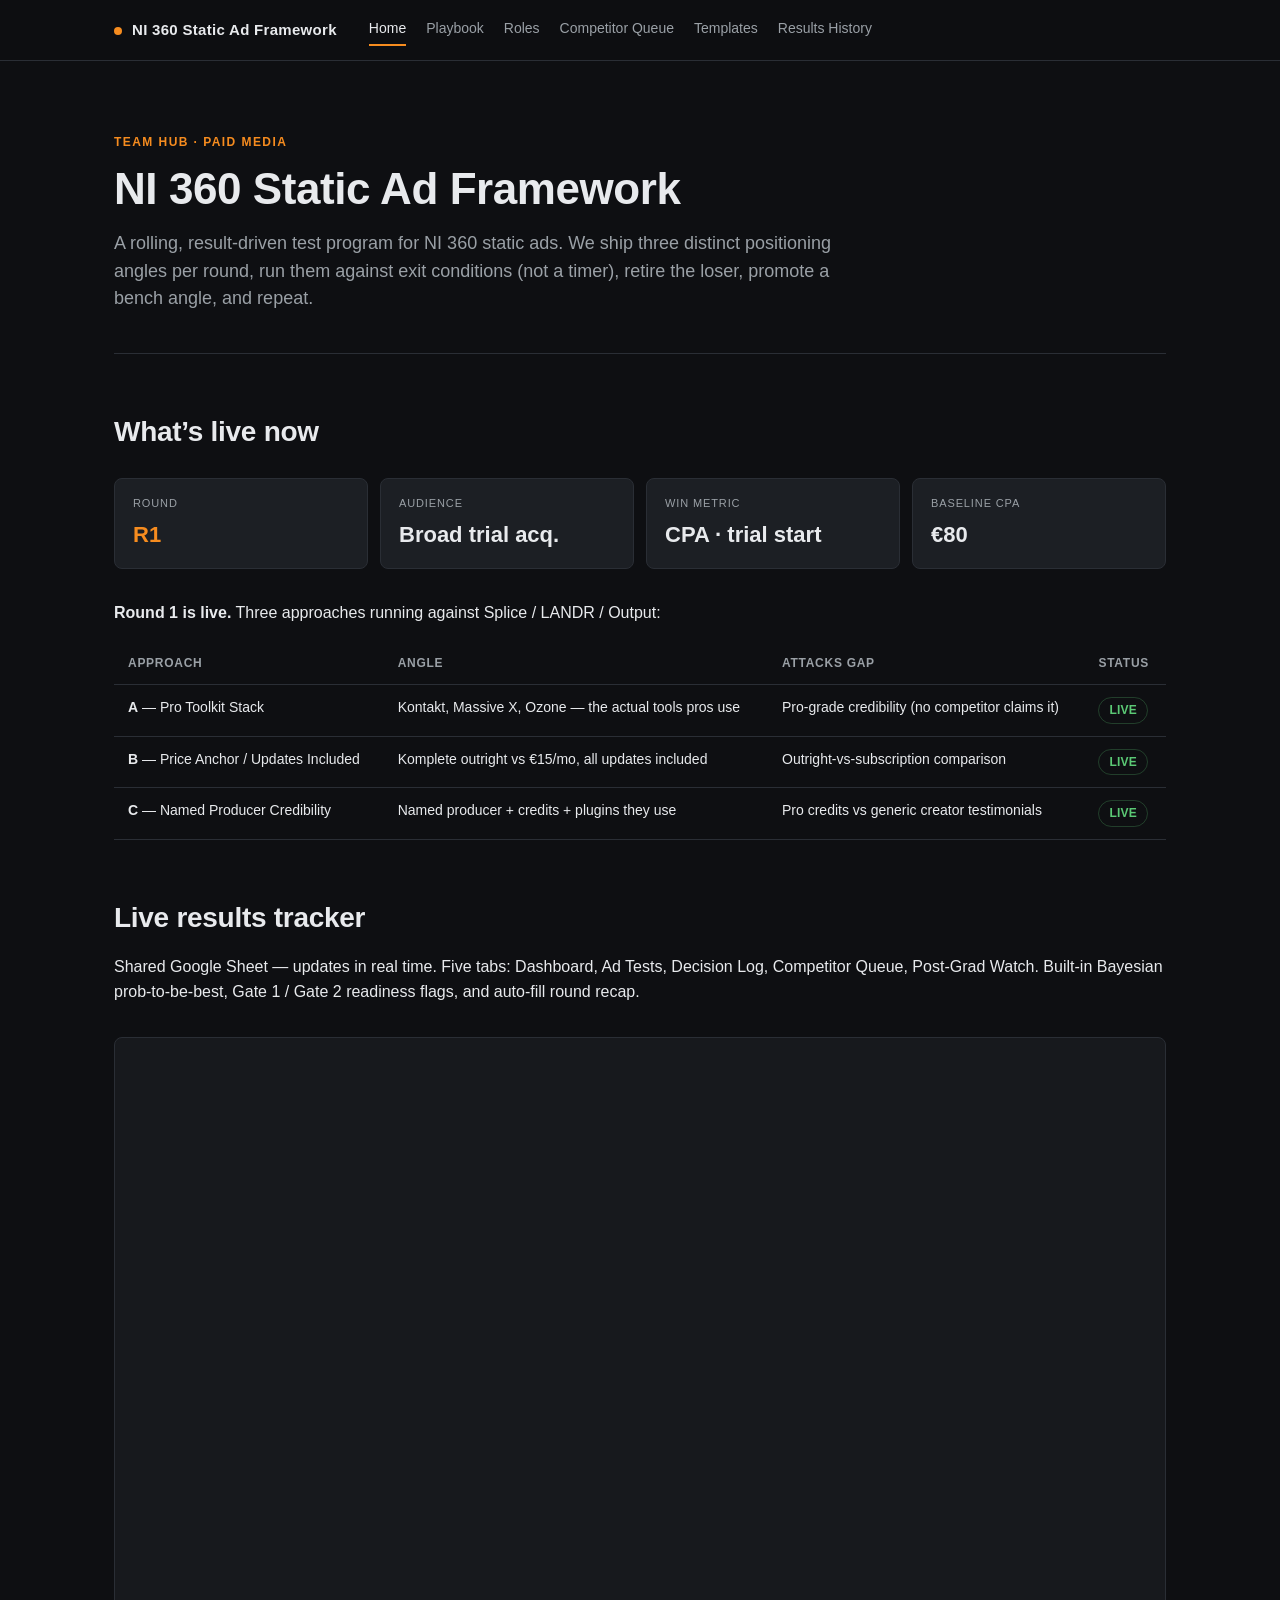
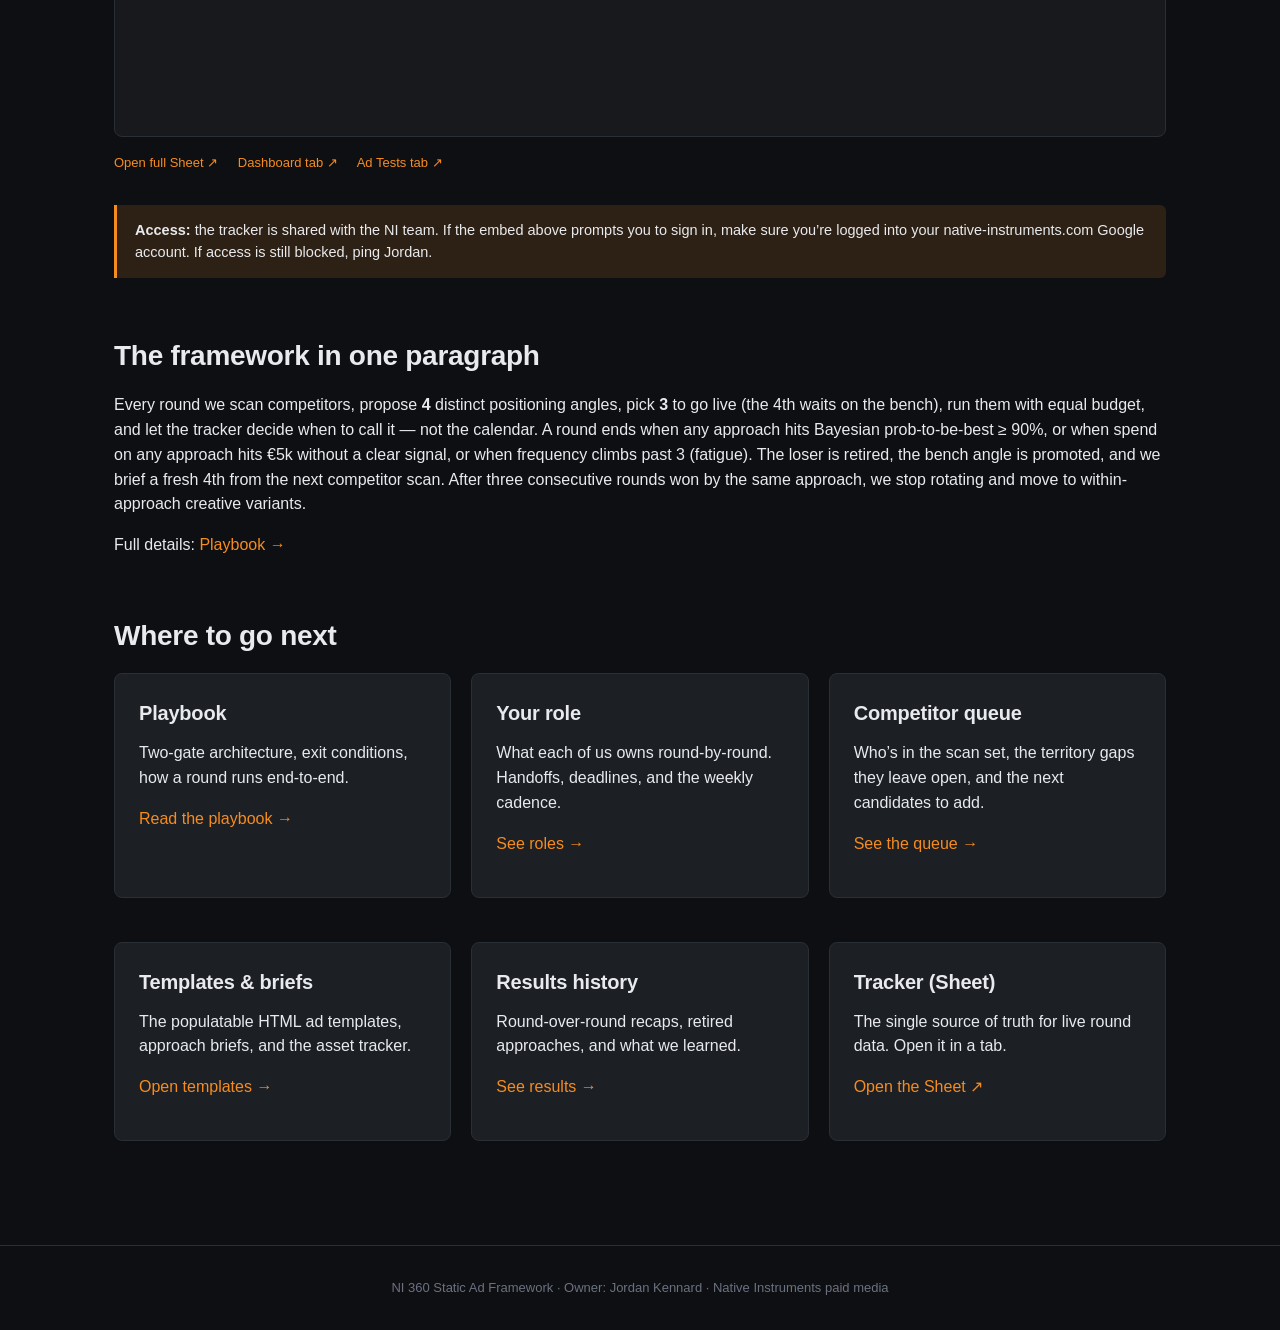
==== index.html @ cebe80b8 "Initial NI 360 framework hub Six-page team site: - Home with KPI block, Round 1 status, tracker ifra" ====
<!DOCTYPE html>
<html lang="en">
<head>
<meta charset="UTF-8">
<meta name="viewport" content="width=device-width, initial-scale=1.0">
<title>NI 360 Static Ad Framework</title>
<link rel="stylesheet" href="assets/style.css">
</head>
<body>

<header class="site">
  <div class="wrap">
    <a class="brand" href="index.html"><span class="dot"></span>NI 360 Static Ad Framework</a>
    <nav>
      <a href="index.html" class="active">Home</a>
      <a href="playbook.html">Playbook</a>
      <a href="roles.html">Roles</a>
      <a href="competitor.html">Competitor Queue</a>
      <a href="templates.html">Templates</a>
      <a href="results.html">Results History</a>
    </nav>
  </div>
</header>

<main>

<section class="hero">
  <div class="eyebrow">Team hub · Paid media</div>
  <h1>NI 360 Static Ad Framework</h1>
  <p class="lede">A rolling, result-driven test program for NI 360 static ads. We ship three distinct positioning angles per round, run them against exit conditions (not a timer), retire the loser, promote a bench angle, and repeat.</p>
</section>

<h2>What&rsquo;s live now</h2>

<div class="kpis">
  <div class="kpi">
    <div class="label">Round</div>
    <div class="value accent">R1</div>
  </div>
  <div class="kpi">
    <div class="label">Audience</div>
    <div class="value">Broad trial acq.</div>
  </div>
  <div class="kpi">
    <div class="label">Win metric</div>
    <div class="value">CPA · trial start</div>
  </div>
  <div class="kpi">
    <div class="label">Baseline CPA</div>
    <div class="value">&euro;80</div>
  </div>
</div>

<p><strong>Round 1 is live.</strong> Three approaches running against Splice / LANDR / Output:</p>

<table>
  <thead>
    <tr>
      <th>Approach</th>
      <th>Angle</th>
      <th>Attacks gap</th>
      <th>Status</th>
    </tr>
  </thead>
  <tbody>
    <tr>
      <td><strong>A</strong> &mdash; Pro Toolkit Stack</td>
      <td>Kontakt, Massive X, Ozone &mdash; the actual tools pros use</td>
      <td>Pro-grade credibility (no competitor claims it)</td>
      <td><span class="pill pill-live">Live</span></td>
    </tr>
    <tr>
      <td><strong>B</strong> &mdash; Price Anchor / Updates Included</td>
      <td>Komplete outright vs &euro;15/mo, all updates included</td>
      <td>Outright-vs-subscription comparison</td>
      <td><span class="pill pill-live">Live</span></td>
    </tr>
    <tr>
      <td><strong>C</strong> &mdash; Named Producer Credibility</td>
      <td>Named producer + credits + plugins they use</td>
      <td>Pro credits vs generic creator testimonials</td>
      <td><span class="pill pill-live">Live</span></td>
    </tr>
  </tbody>
</table>

<h2>Live results tracker</h2>

<p>Shared Google Sheet &mdash; updates in real time. Five tabs: Dashboard, Ad Tests, Decision Log, Competitor Queue, Post-Grad Watch. Built-in Bayesian prob-to-be-best, Gate 1 / Gate 2 readiness flags, and auto-fill round recap.</p>

<iframe
  class="tracker-frame"
  src="https://docs.google.com/spreadsheets/d/1p_AmG7aTjeJiSifNN6ovVn6mrYgyHlk9WPwjsRECyRQ/preview?rm=minimal"
  title="NI 360 Results Tracker"
  loading="lazy"
  allowfullscreen>
</iframe>

<div class="tracker-links">
  <a href="https://docs.google.com/spreadsheets/d/1p_AmG7aTjeJiSifNN6ovVn6mrYgyHlk9WPwjsRECyRQ/edit" target="_blank" rel="noopener">Open full Sheet &#x2197;</a>
  <a href="https://docs.google.com/spreadsheets/d/1p_AmG7aTjeJiSifNN6ovVn6mrYgyHlk9WPwjsRECyRQ/edit?gid=0" target="_blank" rel="noopener">Dashboard tab &#x2197;</a>
  <a href="https://docs.google.com/spreadsheets/d/1p_AmG7aTjeJiSifNN6ovVn6mrYgyHlk9WPwjsRECyRQ/edit?gid=1357833521" target="_blank" rel="noopener">Ad Tests tab &#x2197;</a>
</div>

<div class="callout">
  <strong>Access:</strong> the tracker is shared with the NI team. If the embed above prompts you to sign in, make sure you&rsquo;re logged into your native-instruments.com Google account. If access is still blocked, ping Jordan.
</div>

<h2>The framework in one paragraph</h2>

<p>Every round we scan competitors, propose <strong>4</strong> distinct positioning angles, pick <strong>3</strong> to go live (the 4th waits on the bench), run them with equal budget, and let the tracker decide when to call it &mdash; not the calendar. A round ends when any approach hits Bayesian prob-to-be-best &ge; 90%, or when spend on any approach hits &euro;5k without a clear signal, or when frequency climbs past 3 (fatigue). The loser is retired, the bench angle is promoted, and we brief a fresh 4th from the next competitor scan. After three consecutive rounds won by the same approach, we stop rotating and move to within-approach creative variants.</p>

<p>Full details: <a href="playbook.html">Playbook &rarr;</a></p>

<h2>Where to go next</h2>

<div class="grid-3">
  <div class="card">
    <h3>Playbook</h3>
    <p>Two-gate architecture, exit conditions, how a round runs end-to-end.</p>
    <p><a href="playbook.html">Read the playbook &rarr;</a></p>
  </div>
  <div class="card">
    <h3>Your role</h3>
    <p>What each of us owns round-by-round. Handoffs, deadlines, and the weekly cadence.</p>
    <p><a href="roles.html">See roles &rarr;</a></p>
  </div>
  <div class="card">
    <h3>Competitor queue</h3>
    <p>Who&rsquo;s in the scan set, the territory gaps they leave open, and the next candidates to add.</p>
    <p><a href="competitor.html">See the queue &rarr;</a></p>
  </div>
  <div class="card">
    <h3>Templates &amp; briefs</h3>
    <p>The populatable HTML ad templates, approach briefs, and the asset tracker.</p>
    <p><a href="templates.html">Open templates &rarr;</a></p>
  </div>
  <div class="card">
    <h3>Results history</h3>
    <p>Round-over-round recaps, retired approaches, and what we learned.</p>
    <p><a href="results.html">See results &rarr;</a></p>
  </div>
  <div class="card">
    <h3>Tracker (Sheet)</h3>
    <p>The single source of truth for live round data. Open it in a tab.</p>
    <p><a href="https://docs.google.com/spreadsheets/d/1p_AmG7aTjeJiSifNN6ovVn6mrYgyHlk9WPwjsRECyRQ/edit" target="_blank" rel="noopener">Open the Sheet &#x2197;</a></p>
  </div>
</div>

</main>

<footer class="site">
  NI 360 Static Ad Framework &middot; Owner: Jordan Kennard &middot; Native Instruments paid media
</footer>

</body>
</html>
---- assets/style.css ----
/* NI 360 Static Ad Framework — site styles */

:root {
  --bg: #0e0f12;
  --bg-raised: #17191d;
  --bg-card: #1c1f24;
  --border: #2a2e35;
  --text: #e8eaed;
  --text-muted: #9aa0a6;
  --text-dim: #6b7180;
  --accent: #f68c1f;   /* NI orange */
  --accent-soft: #f68c1f22;
  --good: #5bc975;
  --warn: #f0c000;
  --bad: #ef5350;
  --max: 1100px;
  --font-sans: -apple-system, BlinkMacSystemFont, "Segoe UI", Inter, Roboto, sans-serif;
  --font-mono: "SF Mono", Monaco, Consolas, "Liberation Mono", monospace;
}

* { box-sizing: border-box; }

html, body {
  margin: 0;
  padding: 0;
  background: var(--bg);
  color: var(--text);
  font-family: var(--font-sans);
  line-height: 1.55;
  font-size: 16px;
  -webkit-font-smoothing: antialiased;
}

a {
  color: var(--accent);
  text-decoration: none;
  border-bottom: 1px solid transparent;
  transition: border-color 0.15s ease;
}
a:hover { border-bottom-color: var(--accent); }

/* Header nav */
header.site {
  position: sticky;
  top: 0;
  z-index: 10;
  background: rgba(14, 15, 18, 0.92);
  backdrop-filter: blur(8px);
  border-bottom: 1px solid var(--border);
}
header.site .wrap {
  max-width: var(--max);
  margin: 0 auto;
  padding: 14px 24px;
  display: flex;
  align-items: center;
  gap: 32px;
  flex-wrap: wrap;
}
header.site .brand {
  font-weight: 700;
  font-size: 15px;
  letter-spacing: 0.02em;
  color: var(--text);
  border: none;
}
header.site .brand .dot {
  display: inline-block;
  width: 8px;
  height: 8px;
  background: var(--accent);
  border-radius: 50%;
  margin-right: 10px;
  vertical-align: middle;
}
header.site nav {
  display: flex;
  gap: 20px;
  flex-wrap: wrap;
  font-size: 14px;
}
header.site nav a {
  color: var(--text-muted);
  border: none;
  padding: 4px 0;
  border-bottom: 2px solid transparent;
}
header.site nav a:hover { color: var(--text); border-bottom-color: transparent; }
header.site nav a.active { color: var(--text); border-bottom-color: var(--accent); }

/* Main layout */
main {
  max-width: var(--max);
  margin: 0 auto;
  padding: 48px 24px 80px;
}

/* Hero */
.hero {
  padding: 24px 0 40px;
  border-bottom: 1px solid var(--border);
  margin-bottom: 40px;
}
.hero .eyebrow {
  font-size: 12px;
  letter-spacing: 0.12em;
  text-transform: uppercase;
  color: var(--accent);
  font-weight: 600;
  margin-bottom: 14px;
}
.hero h1 {
  font-size: 44px;
  line-height: 1.1;
  margin: 0 0 16px;
  font-weight: 700;
  letter-spacing: -0.01em;
}
.hero p.lede {
  font-size: 18px;
  color: var(--text-muted);
  max-width: 720px;
  margin: 0;
}

/* Typography */
h1, h2, h3, h4 {
  color: var(--text);
  letter-spacing: -0.01em;
}
h2 {
  font-size: 28px;
  margin: 56px 0 16px;
  font-weight: 700;
}
h2:first-child { margin-top: 0; }
h3 {
  font-size: 20px;
  margin: 32px 0 12px;
  font-weight: 600;
}
h4 {
  font-size: 16px;
  margin: 24px 0 8px;
  font-weight: 600;
  color: var(--accent);
}
p { margin: 0 0 16px; }
ul, ol { padding-left: 22px; margin: 0 0 20px; }
li { margin-bottom: 6px; }
hr { border: 0; border-top: 1px solid var(--border); margin: 48px 0; }

code {
  font-family: var(--font-mono);
  background: var(--bg-raised);
  color: var(--text);
  padding: 2px 6px;
  border-radius: 4px;
  font-size: 0.88em;
}
pre {
  background: var(--bg-raised);
  border: 1px solid var(--border);
  border-radius: 6px;
  padding: 16px 18px;
  overflow-x: auto;
  font-size: 13px;
  line-height: 1.5;
}
pre code { background: transparent; padding: 0; }

/* Cards */
.card {
  background: var(--bg-card);
  border: 1px solid var(--border);
  border-radius: 8px;
  padding: 24px;
  margin-bottom: 24px;
}
.card h3:first-child { margin-top: 0; }

.grid-2 {
  display: grid;
  grid-template-columns: repeat(2, 1fr);
  gap: 20px;
}
.grid-3 {
  display: grid;
  grid-template-columns: repeat(3, 1fr);
  gap: 20px;
}
@media (max-width: 760px) {
  .grid-2, .grid-3 { grid-template-columns: 1fr; }
  .hero h1 { font-size: 32px; }
}

/* Status pills */
.pill {
  display: inline-block;
  padding: 3px 10px;
  border-radius: 999px;
  font-size: 12px;
  font-weight: 600;
  letter-spacing: 0.02em;
  text-transform: uppercase;
  border: 1px solid transparent;
}
.pill-live { background: var(--good)20; color: var(--good); border-color: #5bc97540; }
.pill-watch { background: var(--warn)20; color: var(--warn); border-color: #f0c00040; }
.pill-retired { background: var(--bad)20; color: var(--bad); border-color: #ef535040; }
.pill-bench { background: var(--text-dim)20; color: var(--text-muted); border-color: #6b718040; }

/* Tables */
table {
  width: 100%;
  border-collapse: collapse;
  margin: 16px 0 24px;
  font-size: 14px;
}
th, td {
  text-align: left;
  padding: 12px 14px;
  border-bottom: 1px solid var(--border);
  vertical-align: top;
}
th {
  font-weight: 600;
  color: var(--text-muted);
  font-size: 12px;
  text-transform: uppercase;
  letter-spacing: 0.06em;
}
tbody tr:hover { background: var(--bg-raised); }
td code { font-size: 0.82em; }

/* Callouts */
.callout {
  background: var(--accent-soft);
  border-left: 3px solid var(--accent);
  padding: 14px 18px;
  margin: 20px 0;
  border-radius: 0 6px 6px 0;
  font-size: 14.5px;
}
.callout.dim {
  background: var(--bg-raised);
  border-left-color: var(--text-dim);
  color: var(--text-muted);
}

/* Tracker iframe wrapper */
.tracker-frame {
  width: 100%;
  height: 700px;
  border: 1px solid var(--border);
  border-radius: 8px;
  background: var(--bg-raised);
  margin: 16px 0 8px;
}
.tracker-links {
  font-size: 13px;
  color: var(--text-muted);
  margin-bottom: 32px;
}
.tracker-links a { margin-right: 16px; }

/* KPI block */
.kpis {
  display: grid;
  grid-template-columns: repeat(4, 1fr);
  gap: 12px;
  margin: 24px 0 32px;
}
.kpi {
  background: var(--bg-card);
  border: 1px solid var(--border);
  border-radius: 8px;
  padding: 16px 18px;
}
.kpi .label {
  font-size: 11px;
  letter-spacing: 0.08em;
  text-transform: uppercase;
  color: var(--text-muted);
  margin-bottom: 6px;
}
.kpi .value {
  font-size: 22px;
  font-weight: 700;
  color: var(--text);
}
.kpi .value.accent { color: var(--accent); }
@media (max-width: 760px) {
  .kpis { grid-template-columns: repeat(2, 1fr); }
}

/* Footer */
footer.site {
  border-top: 1px solid var(--border);
  padding: 32px 24px;
  color: var(--text-dim);
  font-size: 13px;
  text-align: center;
}
footer.site a { color: var(--text-muted); }
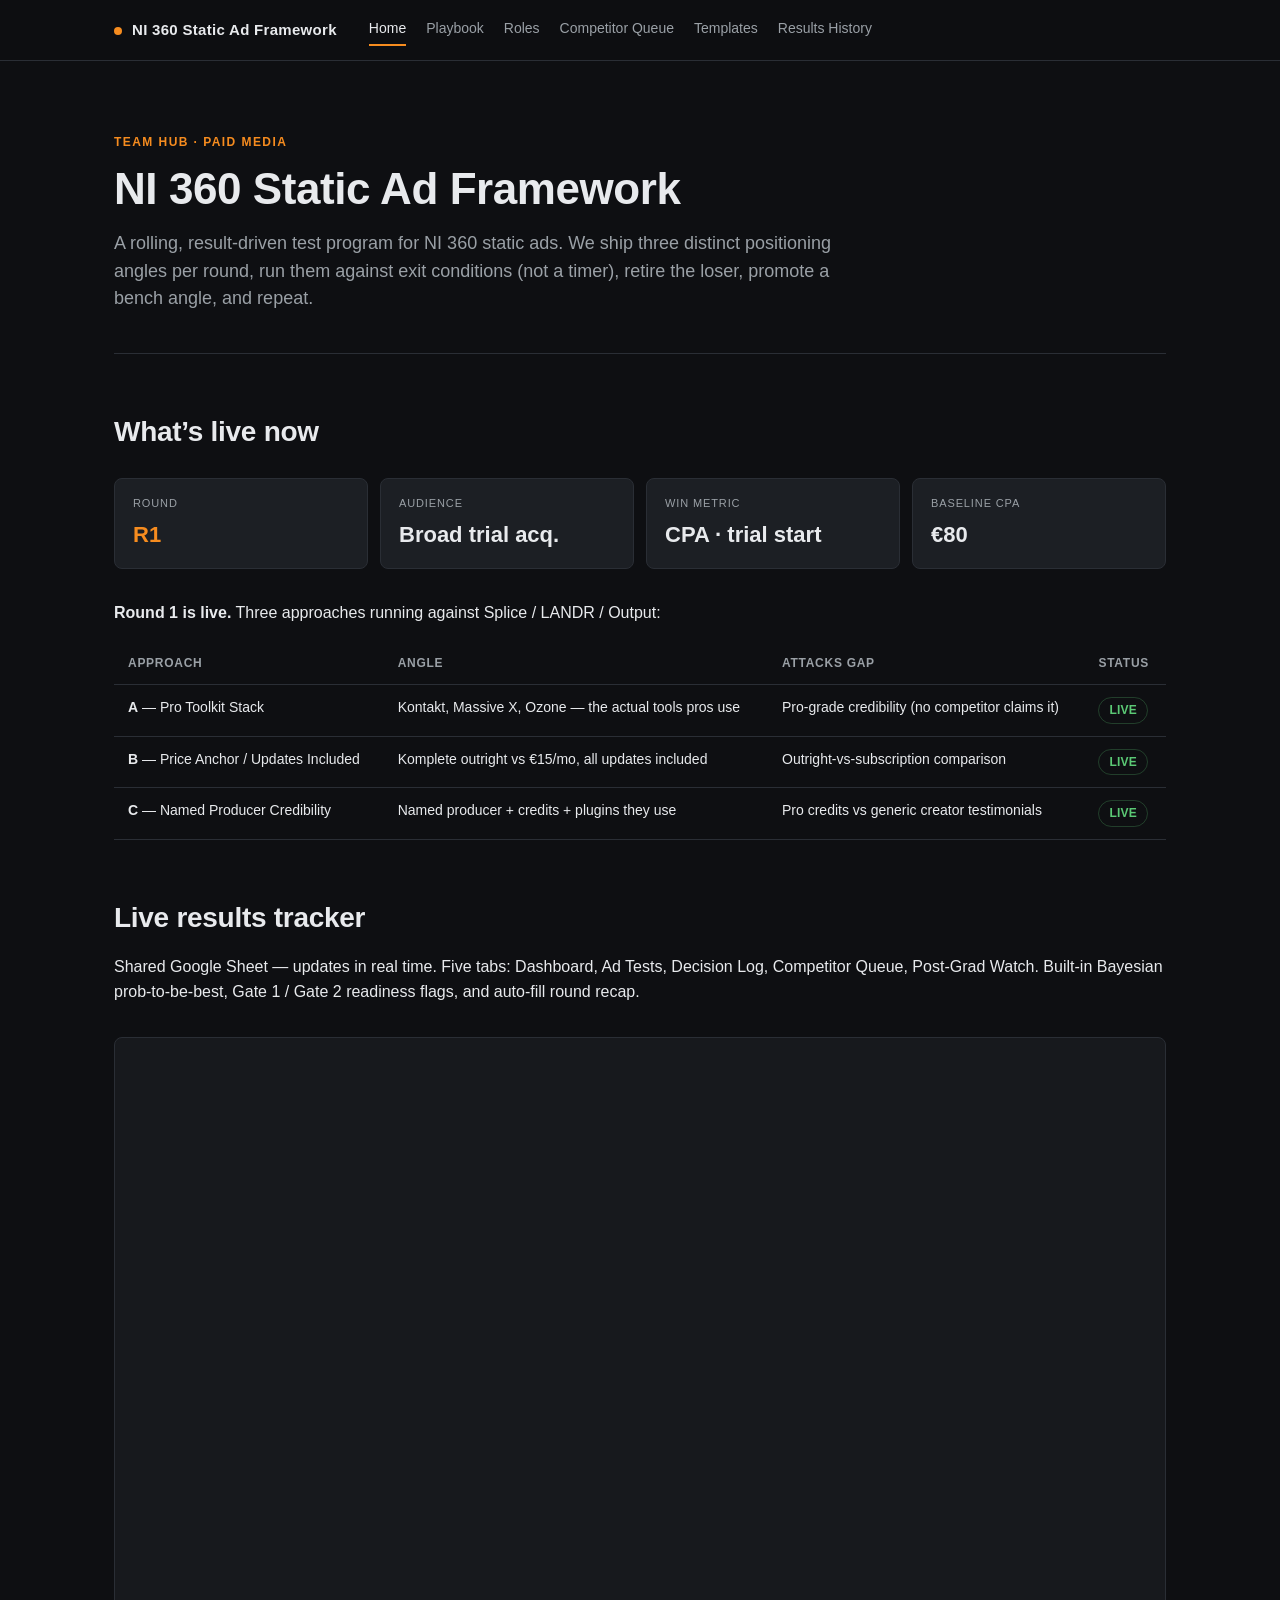
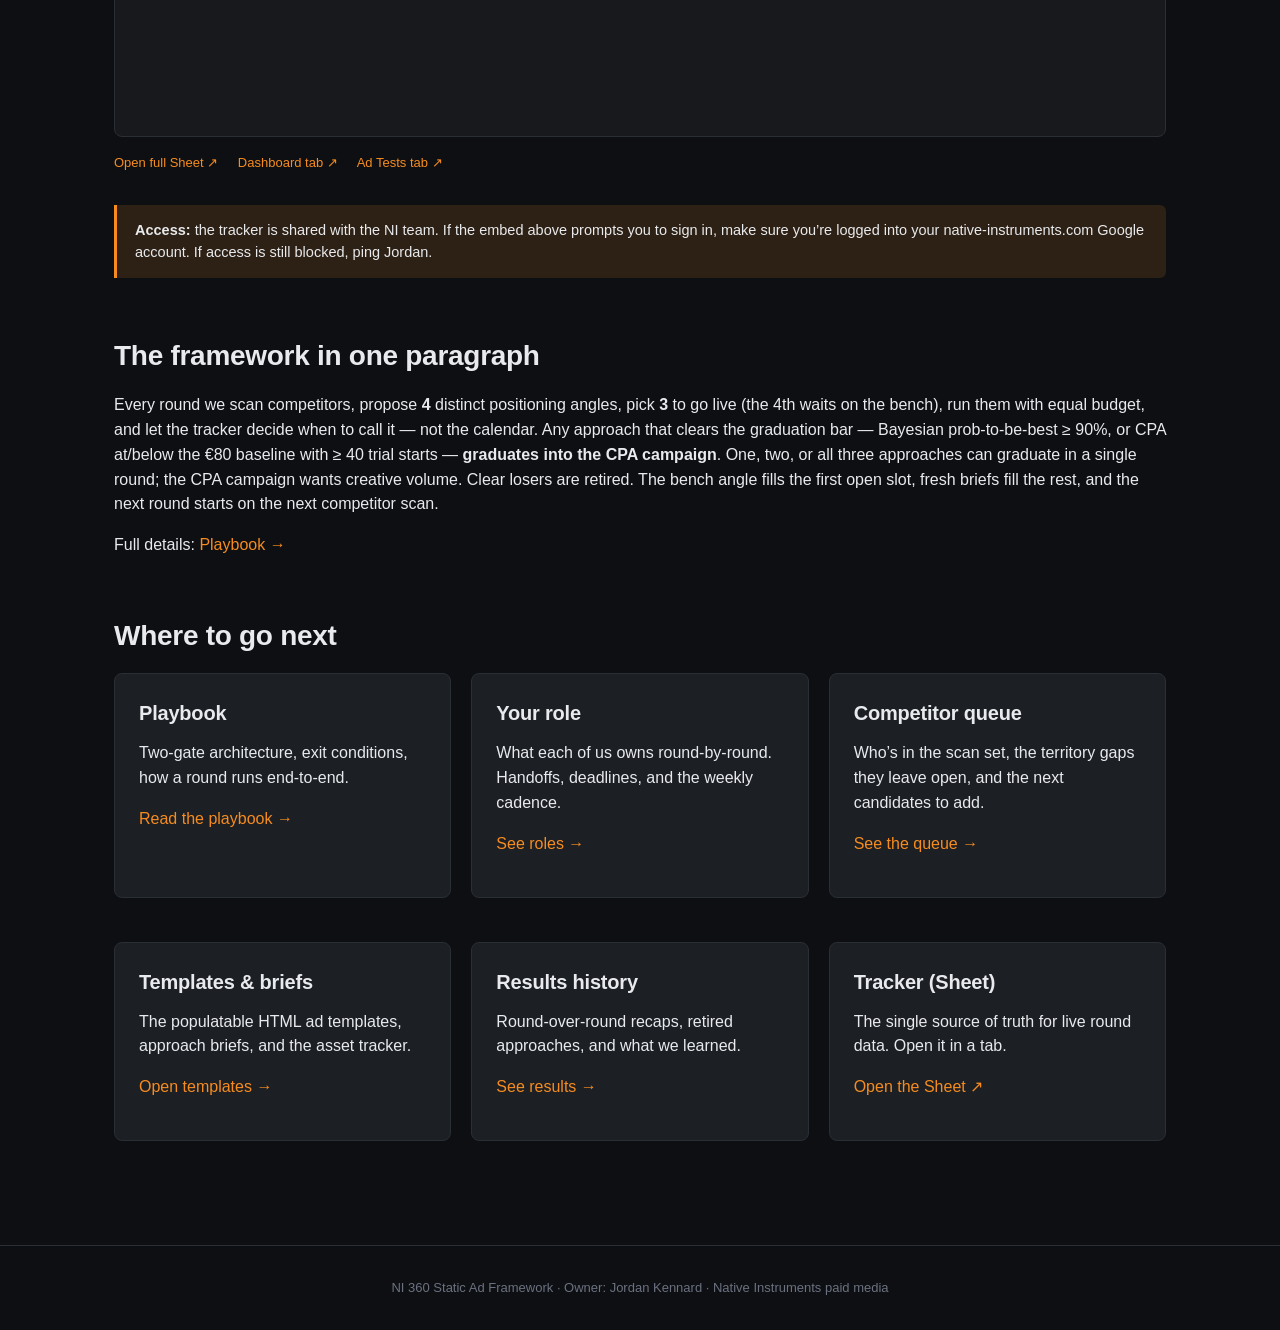
==== commit 448f2b66: "Multi-graduate gate model; Parm as framework lead; competitor queue interactivity; template previews" ====
--- a/index.html
+++ b/index.html
@@ -108,7 +108,7 @@
 
 <h2>The framework in one paragraph</h2>
 
-<p>Every round we scan competitors, propose <strong>4</strong> distinct positioning angles, pick <strong>3</strong> to go live (the 4th waits on the bench), run them with equal budget, and let the tracker decide when to call it &mdash; not the calendar. A round ends when any approach hits Bayesian prob-to-be-best &ge; 90%, or when spend on any approach hits &euro;5k without a clear signal, or when frequency climbs past 3 (fatigue). The loser is retired, the bench angle is promoted, and we brief a fresh 4th from the next competitor scan. After three consecutive rounds won by the same approach, we stop rotating and move to within-approach creative variants.</p>
+<p>Every round we scan competitors, propose <strong>4</strong> distinct positioning angles, pick <strong>3</strong> to go live (the 4th waits on the bench), run them with equal budget, and let the tracker decide when to call it &mdash; not the calendar. Any approach that clears the graduation bar &mdash; Bayesian prob-to-be-best &ge; 90%, or CPA at/below the &euro;80 baseline with &ge; 40 trial starts &mdash; <strong>graduates into the CPA campaign</strong>. One, two, or all three approaches can graduate in a single round; the CPA campaign wants creative volume. Clear losers are retired. The bench angle fills the first open slot, fresh briefs fill the rest, and the next round starts on the next competitor scan.</p>
 
 <p>Full details: <a href="playbook.html">Playbook &rarr;</a></p>
 
--- a/assets/style.css
+++ b/assets/style.css
@@ -294,6 +294,201 @@
   .kpis { grid-template-columns: repeat(2, 1fr); }
 }
 
+/* Buttons (general) */
+.btn {
+  display: inline-block;
+  font-family: var(--font-sans);
+  font-size: 14px;
+  font-weight: 600;
+  padding: 10px 16px;
+  border-radius: 6px;
+  border: 1px solid var(--border);
+  background: var(--bg-card);
+  color: var(--text);
+  cursor: pointer;
+  transition: background 0.15s ease, border-color 0.15s ease, color 0.15s ease;
+  line-height: 1.2;
+}
+.btn:hover { background: var(--bg-raised); border-color: var(--accent); }
+.btn-primary {
+  background: var(--accent);
+  color: #15110a;
+  border-color: var(--accent);
+}
+.btn-primary:hover { background: #ffa02e; color: #15110a; border-color: #ffa02e; }
+.btn-ghost {
+  background: transparent;
+  color: var(--text-muted);
+  border-color: var(--border);
+}
+.btn-ghost:hover { color: var(--text); }
+
+/* Scan controls bar */
+.scan-controls {
+  display: flex;
+  align-items: center;
+  gap: 12px;
+  flex-wrap: wrap;
+  padding: 14px 18px;
+  background: var(--bg-card);
+  border: 1px solid var(--border);
+  border-radius: 8px;
+  margin: 16px 0 28px;
+}
+.scan-controls #queue-summary {
+  color: var(--text-muted);
+  font-size: 13px;
+  flex: 1;
+  min-width: 200px;
+}
+.scan-controls #queue-summary strong { color: var(--text); }
+
+/* Tick / queue toggle button */
+.tick-btn {
+  display: inline-flex;
+  align-items: center;
+  gap: 6px;
+  font-family: var(--font-sans);
+  font-size: 12.5px;
+  font-weight: 600;
+  padding: 5px 11px;
+  border-radius: 999px;
+  border: 1px solid var(--border);
+  background: transparent;
+  color: var(--text-muted);
+  cursor: pointer;
+  transition: all 0.15s ease;
+  line-height: 1.2;
+  white-space: nowrap;
+}
+.tick-btn:hover { color: var(--text); border-color: var(--accent); }
+.tick-btn.ticked {
+  background: var(--accent-soft);
+  color: var(--accent);
+  border-color: var(--accent);
+}
+.tick-btn.ticked:hover { background: transparent; color: var(--text-muted); border-color: var(--border); }
+
+/* Add competitor form */
+.add-form {
+  display: none;
+  background: var(--bg-card);
+  border: 1px solid var(--accent);
+  border-radius: 8px;
+  padding: 20px 24px;
+  margin: 0 0 28px;
+}
+.add-form.open { display: block; }
+.add-form h3 { margin-top: 0; }
+.add-form label {
+  display: block;
+  font-size: 12px;
+  color: var(--text-muted);
+  text-transform: uppercase;
+  letter-spacing: 0.06em;
+  margin: 14px 0 6px;
+}
+.add-form input, .add-form textarea {
+  width: 100%;
+  padding: 9px 12px;
+  font-family: var(--font-sans);
+  font-size: 14px;
+  background: var(--bg-raised);
+  border: 1px solid var(--border);
+  border-radius: 6px;
+  color: var(--text);
+}
+.add-form input:focus, .add-form textarea:focus {
+  outline: none;
+  border-color: var(--accent);
+}
+.form-actions {
+  display: flex;
+  gap: 10px;
+  margin-top: 18px;
+}
+
+/* Added-this-session stack */
+#added-competitors { margin-top: 28px; }
+#added-competitors .card { border-color: var(--accent); }
+
+/* Template preview iframes */
+.template-preview-block {
+  margin: 24px 0 36px;
+  padding: 20px;
+  background: var(--bg-card);
+  border: 1px solid var(--border);
+  border-radius: 8px;
+}
+.template-preview-block h3 { margin-top: 0; }
+.template-preview {
+  width: 100%;
+  height: 720px;
+  border: 1px solid var(--border);
+  border-radius: 8px;
+  background: #fff;
+  margin: 12px 0 8px;
+}
+.template-preview-meta {
+  display: flex;
+  gap: 14px;
+  flex-wrap: wrap;
+  font-size: 13px;
+  color: var(--text-muted);
+}
+.template-preview-meta a { font-weight: 600; }
+
+/* Drive link grid */
+.drive-links {
+  display: grid;
+  grid-template-columns: repeat(2, 1fr);
+  gap: 12px;
+  margin: 16px 0 28px;
+}
+.drive-links a {
+  display: block;
+  padding: 18px 20px;
+  background: var(--bg-card);
+  border: 1px solid var(--border);
+  border-radius: 8px;
+  font-size: 14px;
+  color: var(--text);
+  text-decoration: none;
+}
+.drive-links a:hover { border-color: var(--accent); }
+.drive-links a .label {
+  display: block;
+  font-size: 11px;
+  letter-spacing: 0.08em;
+  text-transform: uppercase;
+  color: var(--text-muted);
+  margin-bottom: 6px;
+}
+.drive-links a strong {
+  display: block;
+  color: var(--text);
+  font-size: 15px;
+  margin-bottom: 6px;
+}
+.drive-links a p {
+  margin: 0 0 8px;
+  font-size: 13px;
+  color: var(--text-muted);
+  line-height: 1.5;
+}
+.drive-links a .drive-placeholder {
+  display: inline-block;
+  color: var(--warn, #f5a623);
+  font-size: 12px;
+  font-weight: 600;
+}
+@media (max-width: 760px) {
+  .drive-links { grid-template-columns: 1fr; }
+}
+
+/* Competitor row tick cell */
+.tick-cell { width: 210px; text-align: right; }
+
 /* Footer */
 footer.site {
   border-top: 1px solid var(--border);
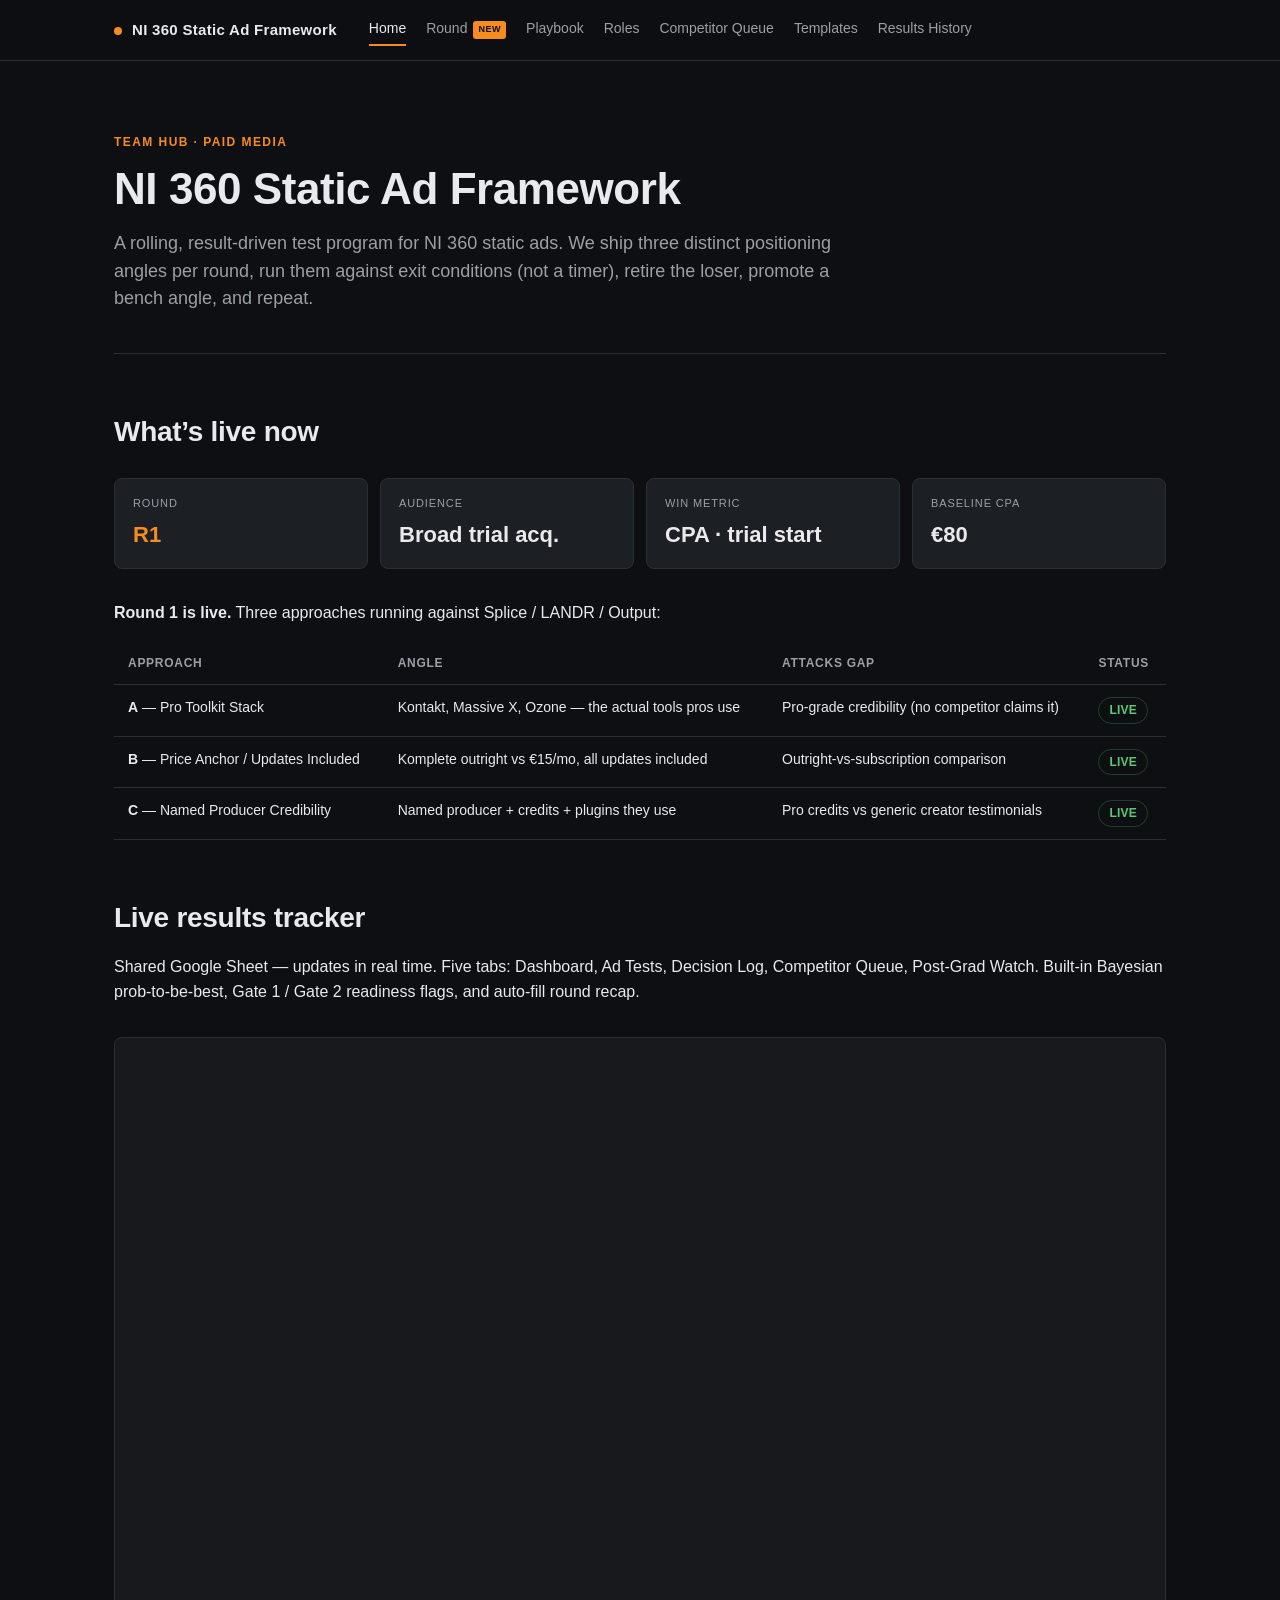
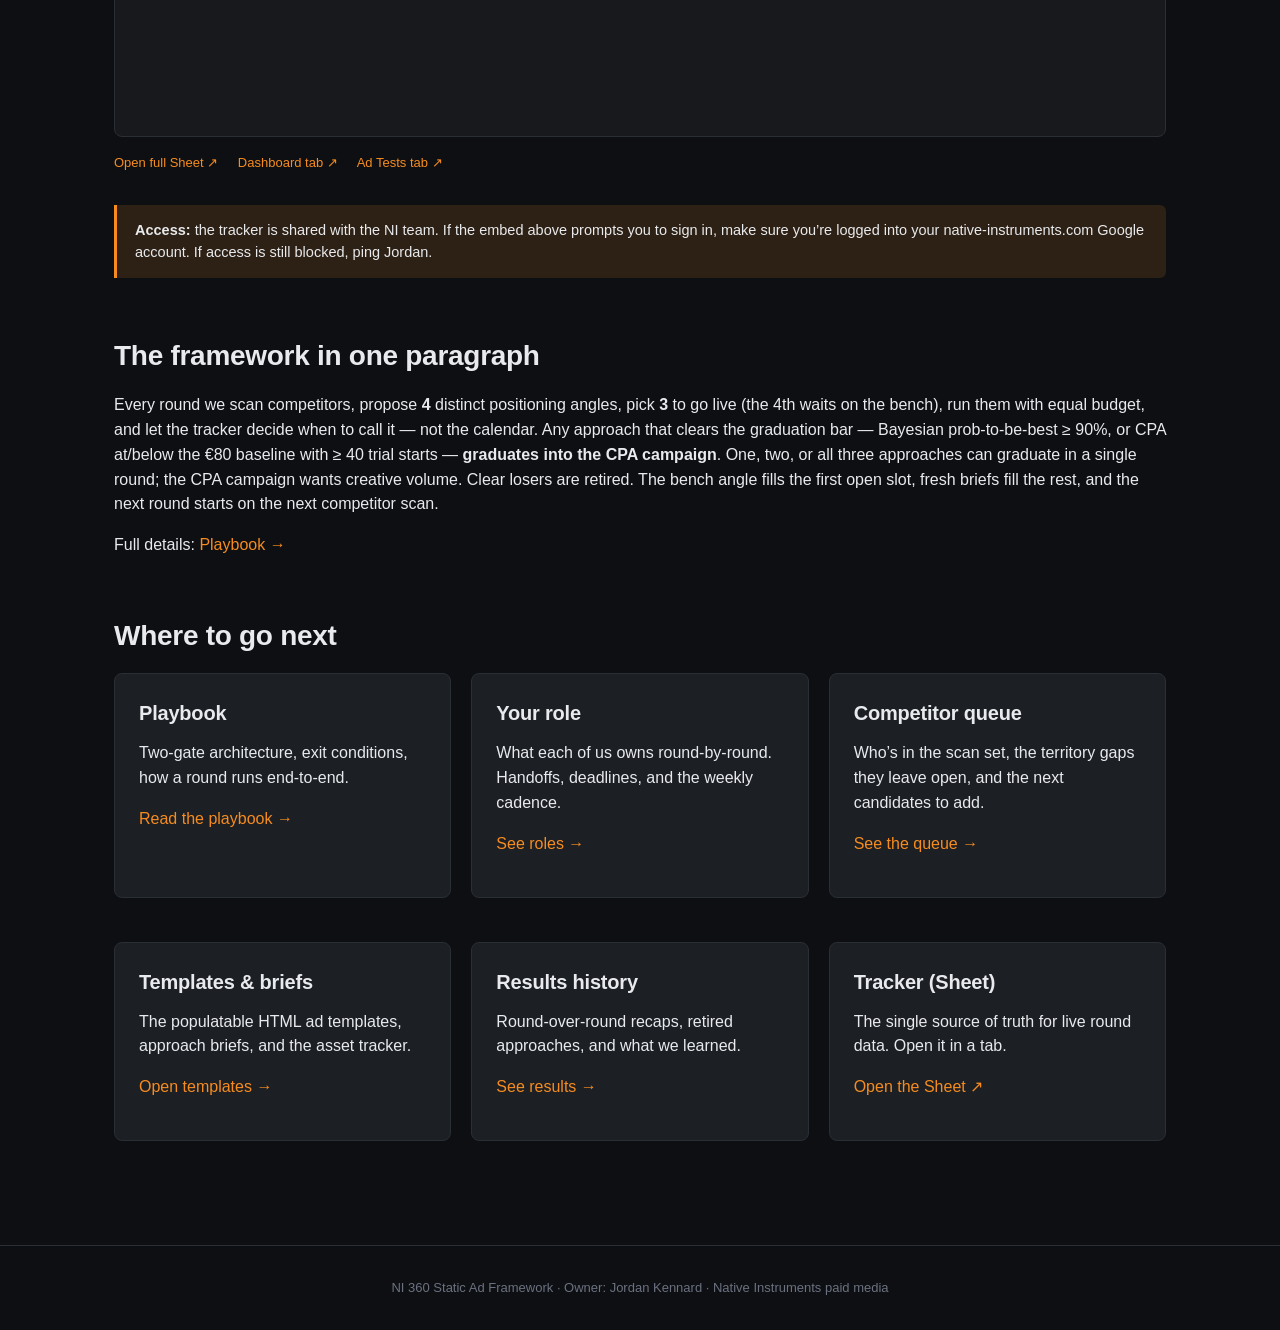
==== commit a56ac178: "Add Round runner tab — six-stage workflow consolidating select / scan / findings / briefs / previews" ====
--- a/index.html
+++ b/index.html
@@ -13,6 +13,7 @@
     <a class="brand" href="index.html"><span class="dot"></span>NI 360 Static Ad Framework</a>
     <nav>
       <a href="index.html" class="active">Home</a>
+      <a href="round.html">Round<span class="nav-new">New</span></a>
       <a href="playbook.html">Playbook</a>
       <a href="roles.html">Roles</a>
       <a href="competitor.html">Competitor Queue</a>
--- a/assets/style.css
+++ b/assets/style.css
@@ -489,6 +489,345 @@
 /* Competitor row tick cell */
 .tick-cell { width: 210px; text-align: right; }
 
+/* ============================================================
+   Round runner — six-stage workflow
+   ============================================================ */
+
+/* "New" badge on the nav link */
+.nav-new {
+  display: inline-block;
+  margin-left: 6px;
+  font-size: 9px;
+  font-weight: 700;
+  letter-spacing: 0.06em;
+  text-transform: uppercase;
+  color: var(--bg);
+  background: var(--accent);
+  padding: 2px 5px;
+  border-radius: 3px;
+  vertical-align: 1px;
+}
+
+/* Sticky stage strip — quick jump between stages */
+.stage-strip {
+  position: sticky;
+  top: 0;
+  z-index: 20;
+  background: rgba(14, 15, 18, 0.92);
+  backdrop-filter: blur(8px);
+  border-bottom: 1px solid var(--border);
+  margin: 0 -24px 32px;
+  padding: 12px 24px;
+  display: flex;
+  flex-wrap: wrap;
+  gap: 8px;
+  font-size: 13px;
+}
+.stage-strip a {
+  color: var(--text-muted);
+  text-decoration: none;
+  padding: 6px 12px;
+  border: 1px solid transparent;
+  border-radius: var(--radius-sm, 6px);
+  font-weight: 500;
+  white-space: nowrap;
+}
+.stage-strip a:hover { color: var(--text); border-color: var(--border); }
+.stage-strip a .num {
+  display: inline-block;
+  width: 18px; height: 18px;
+  line-height: 18px; text-align: center;
+  font-size: 10px; font-weight: 700;
+  background: var(--surface, #1a1d23);
+  color: var(--text);
+  border-radius: 50%;
+  margin-right: 8px;
+}
+
+/* Stage block */
+.stage {
+  margin: 56px 0;
+  scroll-margin-top: 80px;
+}
+.stage-header {
+  display: flex;
+  align-items: baseline;
+  gap: 14px;
+  margin-bottom: 20px;
+  padding-bottom: 14px;
+  border-bottom: 1px solid var(--border);
+}
+.stage-num {
+  font-family: var(--mono, ui-monospace, monospace);
+  font-size: 11px;
+  font-weight: 700;
+  letter-spacing: 0.08em;
+  color: var(--accent);
+  text-transform: uppercase;
+  white-space: nowrap;
+}
+.stage-header h2 { margin: 0; font-size: 24px; }
+.stage-header .sub {
+  margin-left: auto;
+  color: var(--text-muted);
+  font-size: 13px;
+}
+
+/* Stage 1 — competitor cards */
+.competitor-set {
+  display: grid;
+  grid-template-columns: repeat(3, 1fr);
+  gap: 16px;
+  margin-bottom: 16px;
+}
+.competitor-tile {
+  background: var(--bg-card);
+  border: 1px solid var(--border);
+  border-radius: var(--radius-sm, 8px);
+  padding: 18px 20px;
+}
+.competitor-tile h4 {
+  margin: 0 0 4px;
+  font-size: 16px;
+}
+.competitor-tile .meta {
+  font-size: 12px;
+  color: var(--text-muted);
+  margin: 0 0 8px;
+}
+.competitor-tile .gap {
+  font-size: 13px;
+  color: var(--text-muted);
+  margin: 0;
+}
+.queue-extras {
+  font-size: 13px;
+  color: var(--text-muted);
+  margin: 8px 0 16px;
+}
+.queue-extras strong { color: var(--text); }
+
+/* Stage 2 — scan launcher */
+.scan-launcher {
+  background: var(--bg-card);
+  border: 1px solid var(--border);
+  border-radius: var(--radius-sm, 8px);
+  padding: 24px;
+  display: flex;
+  align-items: center;
+  gap: 24px;
+  flex-wrap: wrap;
+}
+.scan-launcher .scan-meta {
+  flex: 1;
+  min-width: 240px;
+}
+.scan-launcher .scan-meta h4 { margin: 0 0 4px; font-size: 16px; }
+.scan-launcher .scan-meta p { margin: 0; font-size: 13px; color: var(--text-muted); line-height: 1.5; }
+.scan-launcher .last-scan {
+  font-size: 11px;
+  text-transform: uppercase;
+  letter-spacing: 0.06em;
+  color: var(--text-dim);
+  margin-top: 8px;
+}
+
+/* Stage 3 — territory map */
+.territory {
+  display: grid;
+  grid-template-columns: 1fr 1fr;
+  gap: 16px;
+}
+.territory .col {
+  background: var(--bg-card);
+  border: 1px solid var(--border);
+  border-radius: var(--radius-sm, 8px);
+  padding: 20px;
+}
+.territory .col.claimed { border-left: 3px solid var(--text-dim); }
+.territory .col.open    { border-left: 3px solid var(--accent); }
+.territory .col h4 {
+  font-size: 12px;
+  text-transform: uppercase;
+  letter-spacing: 0.08em;
+  color: var(--text-muted);
+  margin: 0 0 12px;
+}
+.territory .col h4 .count {
+  display: inline-block;
+  margin-left: 6px;
+  font-size: 10px;
+  background: var(--surface, #1a1d23);
+  padding: 1px 6px;
+  border-radius: 999px;
+  color: var(--text);
+}
+.territory ul {
+  margin: 0;
+  padding: 0;
+  list-style: none;
+}
+.territory li {
+  padding: 10px 0;
+  border-bottom: 1px solid var(--border);
+  font-size: 14px;
+  line-height: 1.5;
+}
+.territory li:last-child { border-bottom: none; }
+.territory li strong { color: var(--text); display: block; margin-bottom: 2px; }
+.territory li span { color: var(--text-muted); font-size: 13px; }
+@media (max-width: 760px) { .territory { grid-template-columns: 1fr; } }
+
+/* Stage 5 — preview status pills */
+.preview-status-row {
+  display: flex;
+  gap: 8px;
+  align-items: center;
+  flex-wrap: wrap;
+  margin: 12px 0 8px;
+}
+.preview-status-row .label {
+  font-size: 11px;
+  text-transform: uppercase;
+  letter-spacing: 0.08em;
+  color: var(--text-dim);
+  margin-right: 4px;
+}
+.status-pill {
+  background: transparent;
+  border: 1px solid var(--border);
+  color: var(--text-muted);
+  font: 500 12px var(--font, inherit);
+  padding: 6px 12px;
+  border-radius: 999px;
+  cursor: pointer;
+  transition: border-color 120ms, color 120ms, background 120ms;
+}
+.status-pill:hover { color: var(--text); border-color: var(--text-muted); }
+.status-pill.active.pending {
+  background: rgba(245, 166, 35, 0.12);
+  color: #f5a623;
+  border-color: #f5a623;
+}
+.status-pill.active.revisions {
+  background: rgba(220, 80, 80, 0.12);
+  color: #e36464;
+  border-color: #e36464;
+}
+.status-pill.active.ready {
+  background: rgba(76, 175, 80, 0.14);
+  color: #5fc46a;
+  border-color: #5fc46a;
+}
+.preview-edit-link {
+  margin-left: auto;
+  font-size: 12px;
+  color: var(--text-muted);
+}
+.preview-edit-link a { color: var(--accent); font-weight: 500; }
+
+/* Stage 6 — launch */
+.launch-summary {
+  background: var(--bg-card);
+  border: 1px solid var(--border);
+  border-radius: var(--radius-sm, 8px);
+  padding: 20px 24px;
+  margin-bottom: 20px;
+}
+.launch-summary .gate-line {
+  font-size: 14px;
+  color: var(--text);
+  margin: 0 0 6px;
+}
+.launch-summary .gate-line strong { color: var(--accent); }
+.launch-summary .gate-detail {
+  font-size: 12px;
+  color: var(--text-muted);
+  margin: 0;
+}
+.launch-checklist {
+  list-style: none;
+  padding: 0;
+  margin: 16px 0;
+}
+.launch-checklist li {
+  padding: 10px 0;
+  border-bottom: 1px solid var(--border);
+  font-size: 14px;
+  display: flex;
+  align-items: flex-start;
+  gap: 12px;
+  cursor: pointer;
+}
+.launch-checklist li:last-child { border-bottom: none; }
+.launch-checklist input[type="checkbox"] {
+  appearance: none;
+  width: 18px; height: 18px;
+  border: 1px solid var(--border);
+  border-radius: 4px;
+  margin: 1px 0 0;
+  flex-shrink: 0;
+  cursor: pointer;
+  position: relative;
+  background: transparent;
+}
+.launch-checklist input[type="checkbox"]:checked {
+  background: var(--accent);
+  border-color: var(--accent);
+}
+.launch-checklist input[type="checkbox"]:checked::after {
+  content: '✓';
+  position: absolute;
+  inset: 0;
+  display: flex;
+  align-items: center;
+  justify-content: center;
+  font-size: 12px;
+  color: var(--bg);
+  font-weight: 700;
+}
+.launch-checklist .item-content { flex: 1; }
+.launch-checklist .item-content strong { display: block; }
+.launch-checklist .item-content em {
+  display: block;
+  font-style: normal;
+  font-size: 12px;
+  color: var(--text-muted);
+  margin-top: 2px;
+}
+.launch-go {
+  background: var(--accent);
+  color: var(--bg);
+  border: none;
+  padding: 14px 28px;
+  border-radius: var(--radius-sm, 8px);
+  font: 600 15px var(--font, inherit);
+  cursor: pointer;
+  margin-top: 8px;
+}
+.launch-go:disabled {
+  background: var(--surface, #1a1d23);
+  color: var(--text-dim);
+  cursor: not-allowed;
+}
+.launch-confirm {
+  margin-top: 12px;
+  padding: 12px 16px;
+  background: rgba(76, 175, 80, 0.1);
+  border: 1px solid rgba(76, 175, 80, 0.4);
+  border-radius: var(--radius-sm, 8px);
+  color: #5fc46a;
+  font-size: 13px;
+  display: none;
+}
+.launch-confirm.shown { display: block; }
+
+@media (max-width: 760px) {
+  .competitor-set { grid-template-columns: 1fr; }
+  .stage-strip { font-size: 12px; }
+  .stage-strip a { padding: 6px 8px; }
+}
+
 /* Footer */
 footer.site {
   border-top: 1px solid var(--border);
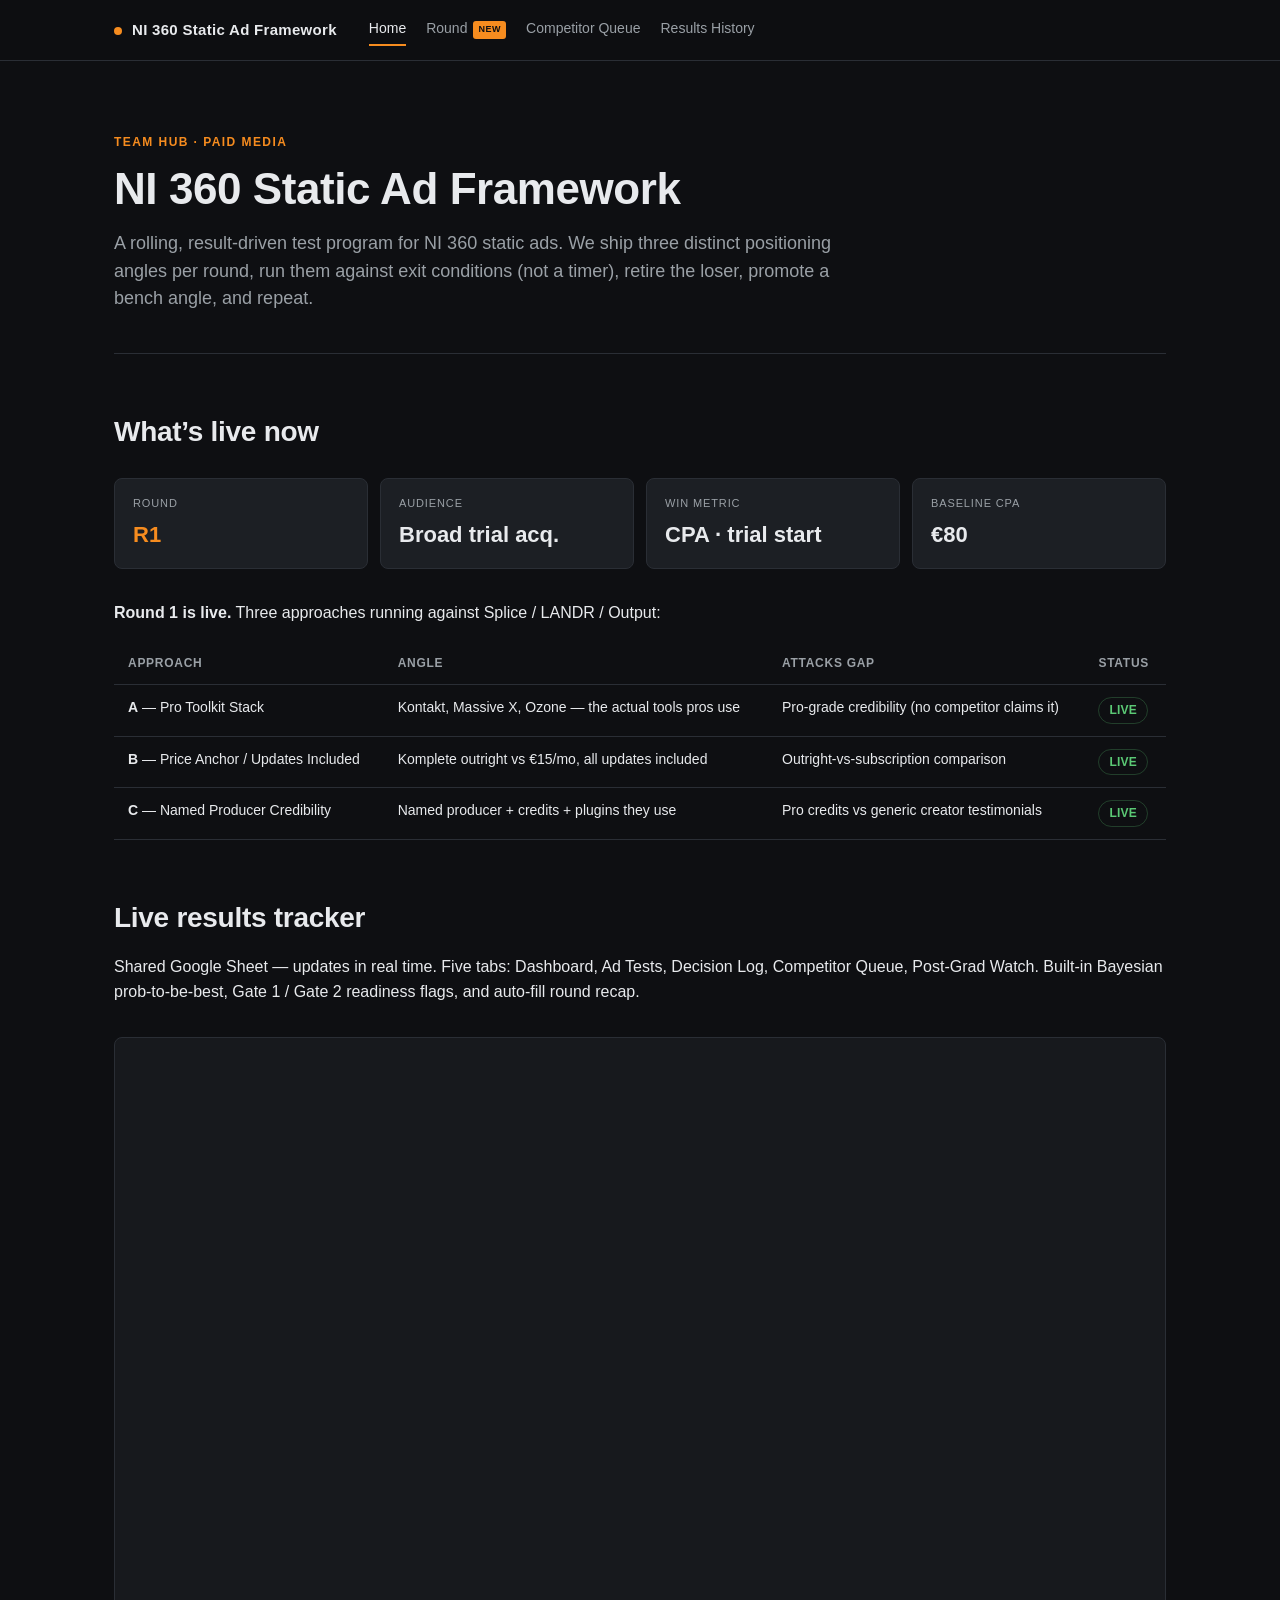
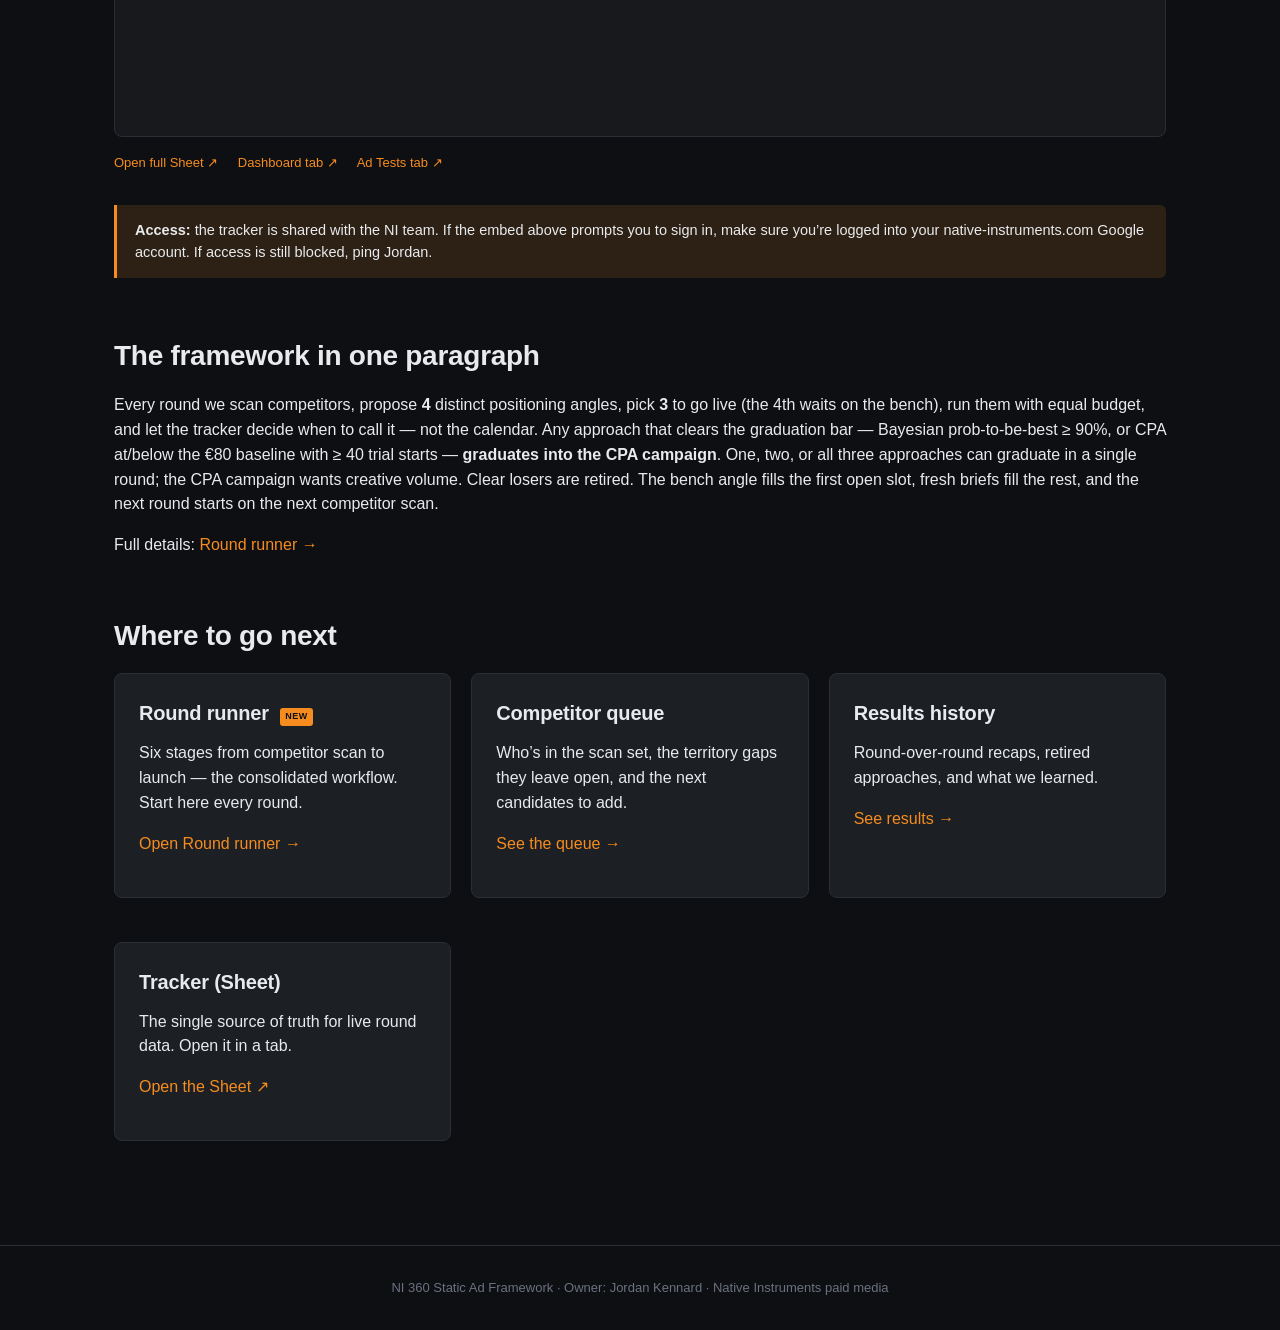
==== commit c1bb49ad: "Retire Playbook, Roles, Templates from nav; redirect home-page cards to Round runner" ====
--- a/index.html
+++ b/index.html
@@ -14,10 +14,7 @@
     <nav>
       <a href="index.html" class="active">Home</a>
       <a href="round.html">Round<span class="nav-new">New</span></a>
-      <a href="playbook.html">Playbook</a>
-      <a href="roles.html">Roles</a>
       <a href="competitor.html">Competitor Queue</a>
-      <a href="templates.html">Templates</a>
       <a href="results.html">Results History</a>
     </nav>
   </div>
@@ -111,30 +108,20 @@
 
 <p>Every round we scan competitors, propose <strong>4</strong> distinct positioning angles, pick <strong>3</strong> to go live (the 4th waits on the bench), run them with equal budget, and let the tracker decide when to call it &mdash; not the calendar. Any approach that clears the graduation bar &mdash; Bayesian prob-to-be-best &ge; 90%, or CPA at/below the &euro;80 baseline with &ge; 40 trial starts &mdash; <strong>graduates into the CPA campaign</strong>. One, two, or all three approaches can graduate in a single round; the CPA campaign wants creative volume. Clear losers are retired. The bench angle fills the first open slot, fresh briefs fill the rest, and the next round starts on the next competitor scan.</p>
 
-<p>Full details: <a href="playbook.html">Playbook &rarr;</a></p>
+<p>Full details: <a href="round.html">Round runner &rarr;</a></p>
 
 <h2>Where to go next</h2>
 
 <div class="grid-3">
   <div class="card">
-    <h3>Playbook</h3>
-    <p>Two-gate architecture, exit conditions, how a round runs end-to-end.</p>
-    <p><a href="playbook.html">Read the playbook &rarr;</a></p>
-  </div>
-  <div class="card">
-    <h3>Your role</h3>
-    <p>What each of us owns round-by-round. Handoffs, deadlines, and the weekly cadence.</p>
-    <p><a href="roles.html">See roles &rarr;</a></p>
+    <h3>Round runner <span class="nav-new">New</span></h3>
+    <p>Six stages from competitor scan to launch &mdash; the consolidated workflow. Start here every round.</p>
+    <p><a href="round.html">Open Round runner &rarr;</a></p>
   </div>
   <div class="card">
     <h3>Competitor queue</h3>
     <p>Who&rsquo;s in the scan set, the territory gaps they leave open, and the next candidates to add.</p>
     <p><a href="competitor.html">See the queue &rarr;</a></p>
-  </div>
-  <div class="card">
-    <h3>Templates &amp; briefs</h3>
-    <p>The populatable HTML ad templates, approach briefs, and the asset tracker.</p>
-    <p><a href="templates.html">Open templates &rarr;</a></p>
   </div>
   <div class="card">
     <h3>Results history</h3>
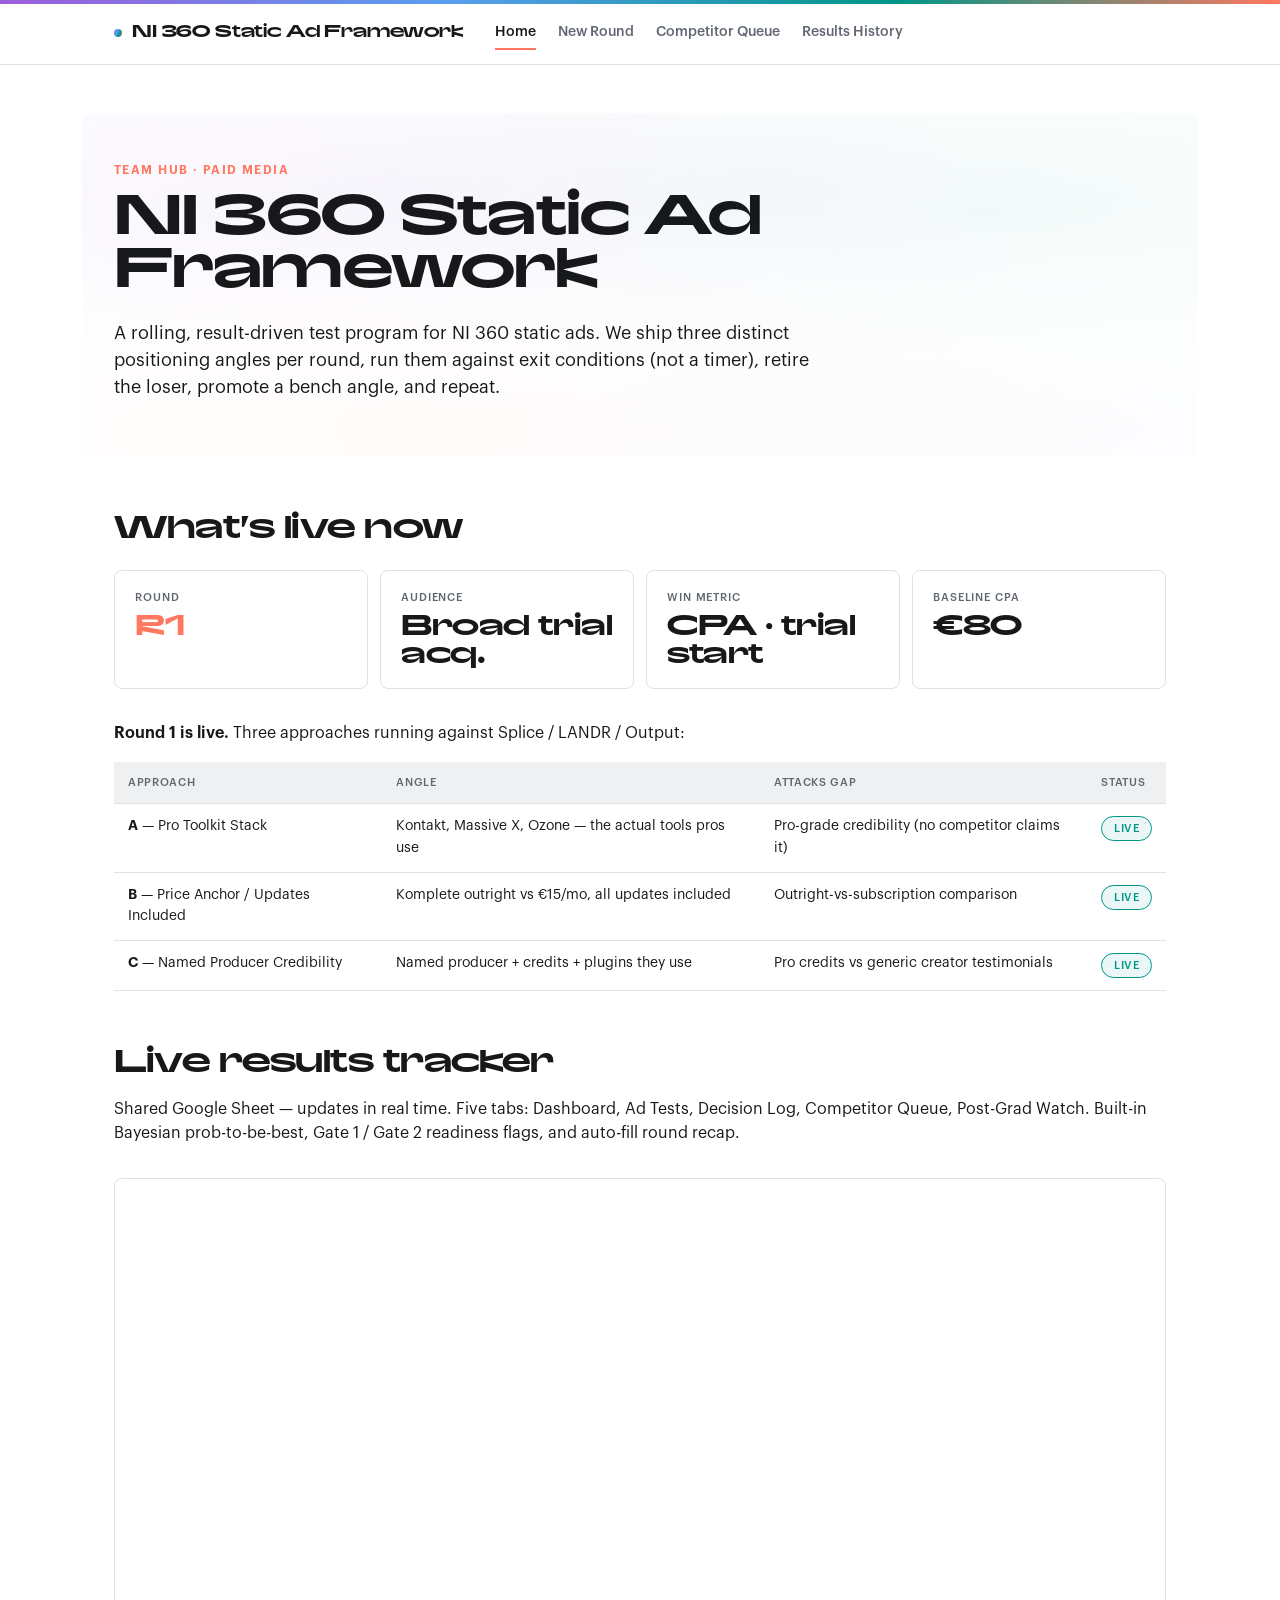
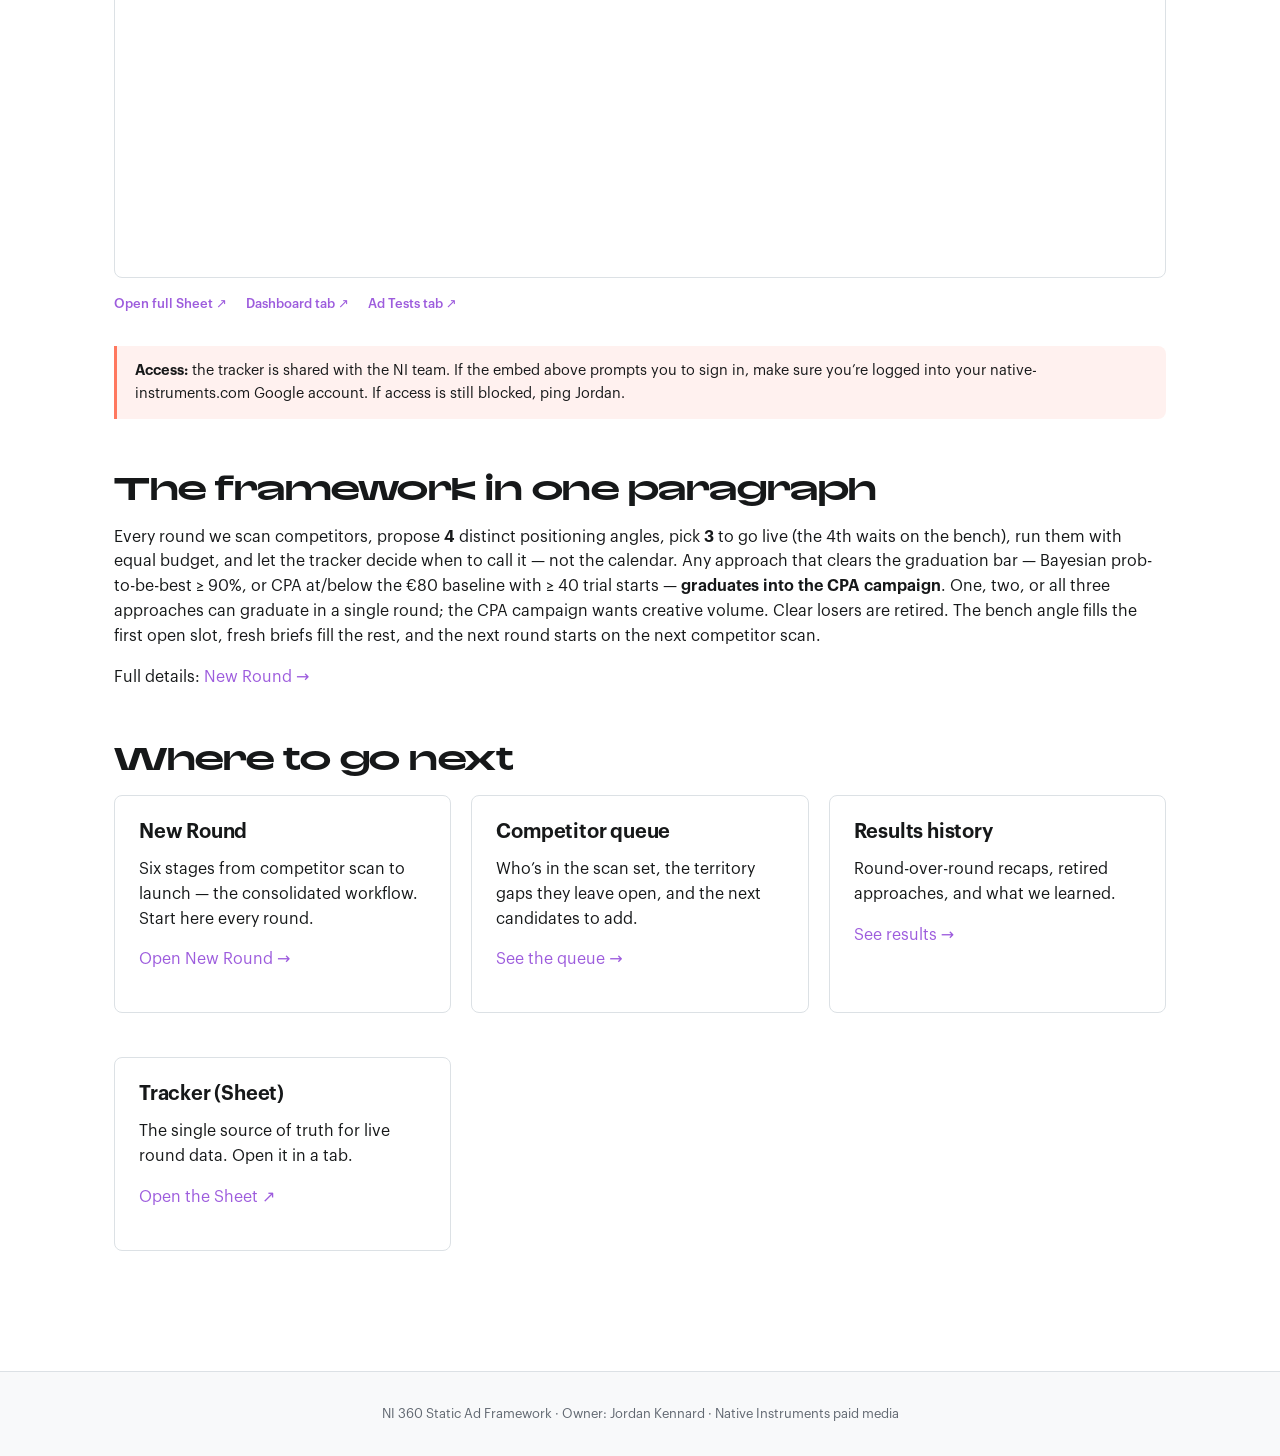
==== commit e9832edc: "Reskin site through NI 360 design system; rename Round → New Round; strip Round runner h1+lede" ====
--- a/index.html
+++ b/index.html
@@ -13,7 +13,7 @@
     <a class="brand" href="index.html"><span class="dot"></span>NI 360 Static Ad Framework</a>
     <nav>
       <a href="index.html" class="active">Home</a>
-      <a href="round.html">Round<span class="nav-new">New</span></a>
+      <a href="round.html">New Round</a>
       <a href="competitor.html">Competitor Queue</a>
       <a href="results.html">Results History</a>
     </nav>
@@ -108,15 +108,15 @@
 
 <p>Every round we scan competitors, propose <strong>4</strong> distinct positioning angles, pick <strong>3</strong> to go live (the 4th waits on the bench), run them with equal budget, and let the tracker decide when to call it &mdash; not the calendar. Any approach that clears the graduation bar &mdash; Bayesian prob-to-be-best &ge; 90%, or CPA at/below the &euro;80 baseline with &ge; 40 trial starts &mdash; <strong>graduates into the CPA campaign</strong>. One, two, or all three approaches can graduate in a single round; the CPA campaign wants creative volume. Clear losers are retired. The bench angle fills the first open slot, fresh briefs fill the rest, and the next round starts on the next competitor scan.</p>
 
-<p>Full details: <a href="round.html">Round runner &rarr;</a></p>
+<p>Full details: <a href="round.html">New Round &rarr;</a></p>
 
 <h2>Where to go next</h2>
 
 <div class="grid-3">
   <div class="card">
-    <h3>Round runner <span class="nav-new">New</span></h3>
+    <h3>New Round</h3>
     <p>Six stages from competitor scan to launch &mdash; the consolidated workflow. Start here every round.</p>
-    <p><a href="round.html">Open Round runner &rarr;</a></p>
+    <p><a href="round.html">Open New Round &rarr;</a></p>
   </div>
   <div class="card">
     <h3>Competitor queue</h3>
--- a/assets/style.css
+++ b/assets/style.css
@@ -1,21 +1,103 @@
-/* NI 360 Static Ad Framework — site styles */
+/* ────────────────────────────────────────────────────────────────
+   NI 360 Static Ad Framework — site styles
+   Skinned through the 360 by Native Instruments design system:
+   warm-black + paper-white, NATIVE Pro Wide Ultra display,
+   Graphik body, the spectrum gradient as brand accent,
+   hairline borders (#DCE1E5), no shadows.
+   ──────────────────────────────────────────────────────────────── */
+
+/* ── Brand fonts ──────────────────────────────────────────────── */
+@font-face {
+  font-family: "NATIVE Pro Wide";
+  src: url("../design-system/fonts/NATIVEPro-WideUltra.otf") format("opentype");
+  font-weight: 900; font-style: normal; font-display: swap;
+}
+@font-face {
+  font-family: "NATIVE Pro Wide";
+  src: url("../design-system/fonts/NATIVEPro-WideRegular.otf") format("opentype");
+  font-weight: 400; font-style: normal; font-display: swap;
+}
+@font-face {
+  font-family: "NATIVE Pro";
+  src: url("../design-system/fonts/NATIVEPro-Ultra.otf") format("opentype");
+  font-weight: 900; font-style: normal; font-display: swap;
+}
+@font-face {
+  font-family: "Graphik";
+  src: url("../design-system/fonts/Graphik-Regular.otf") format("opentype");
+  font-weight: 400; font-style: normal; font-display: swap;
+}
+@font-face {
+  font-family: "Graphik";
+  src: url("../design-system/fonts/Graphik-Medium.otf") format("opentype");
+  font-weight: 500; font-style: normal; font-display: swap;
+}
+@font-face {
+  font-family: "Graphik";
+  src: url("../design-system/fonts/Graphik-Semibold.otf") format("opentype");
+  font-weight: 600; font-style: normal; font-display: swap;
+}
 
 :root {
-  --bg: #0e0f12;
-  --bg-raised: #17191d;
-  --bg-card: #1c1f24;
-  --border: #2a2e35;
-  --text: #e8eaed;
-  --text-muted: #9aa0a6;
-  --text-dim: #6b7180;
-  --accent: #f68c1f;   /* NI orange */
-  --accent-soft: #f68c1f22;
-  --good: #5bc975;
-  --warn: #f0c000;
-  --bad: #ef5350;
+  /* ── Surface tokens (light) ───────────────────────────────── */
+  --bg:           #FFFFFF;       /* paper-white page bg */
+  --bg-raised:   #F8F9FA;       /* slightly raised surface */
+  --bg-card:     #FFFFFF;       /* card bg */
+  --surface-2:   #EEF0F2;       /* subtle fill */
+  --border:      #DCE1E5;       /* canonical hairline */
+  --border-strong:#BEC3C9;
+
+  /* ── Ink tokens ───────────────────────────────────────────── */
+  --text:        #161819;       /* primary ink */
+  --text-muted:  #606770;       /* secondary */
+  --text-dim:    #9AA0A6;       /* tertiary */
+
+  /* ── 360 spectrum trio ───────────────────────────────────── */
+  --c360-coral:   #FF785F;
+  --c360-teal:    #009687;
+  --c360-violet:  #9D5CDD;
+  --c360-blue:    #599EEE;
+  --c360-pink:    #F95E73;
+
+  /* ── Semantic accents ────────────────────────────────────── */
+  --accent:       var(--c360-coral);     /* primary brand accent */
+  --accent-soft:  rgba(255, 120, 95, 0.10);
+  --good:         var(--c360-teal);
+  --warn:         #F5A623;
+  --bad:          var(--c360-pink);
+  --success:      #12B262;
+
+  /* ── Spectrum gradient ───────────────────────────────────── */
+  --grad-spectrum: linear-gradient(
+    115deg,
+    var(--c360-violet)   0%,
+    var(--c360-blue)    35%,
+    var(--c360-teal)    70%,
+    var(--c360-coral)  100%
+  );
+  --grad-spectrum-soft:
+    radial-gradient(120% 80% at 18% 30%, rgba(157, 92, 221, 0.18) 0%, transparent 60%),
+    radial-gradient(120% 80% at 82% 30%, rgba(0, 150, 135, 0.14) 0%, transparent 60%),
+    radial-gradient(120% 80% at 32% 92%, rgba(255, 120, 95, 0.18) 0%, transparent 60%),
+    radial-gradient(120% 80% at 88% 92%, rgba(89, 158, 238, 0.14) 0%, transparent 60%);
+
+  /* ── Type families ───────────────────────────────────────── */
+  --font-display: "NATIVE Pro Wide", "NATIVE Pro", "Arial Black", sans-serif;
+  --font-body:    "Graphik", "Inter", system-ui, -apple-system, "Helvetica Neue", Arial, sans-serif;
+  --font-mono:    "SF Mono", Monaco, Consolas, "Liberation Mono", monospace;
+
+  /* legacy aliases used by older blocks */
+  --font-sans: var(--font-body);
+  --font: var(--font-body);
+  --surface: var(--bg-raised);
+
+  /* ── Radii ───────────────────────────────────────────────── */
+  --radius-xs: 4px;
+  --radius-sm: 8px;
+  --radius-md: 12px;
+  --radius-pill: 999px;
+
   --max: 1100px;
-  --font-sans: -apple-system, BlinkMacSystemFont, "Segoe UI", Inter, Roboto, sans-serif;
-  --font-mono: "SF Mono", Monaco, Consolas, "Liberation Mono", monospace;
 }
 
 * { box-sizing: border-box; }
@@ -25,26 +107,35 @@
   padding: 0;
   background: var(--bg);
   color: var(--text);
-  font-family: var(--font-sans);
+  font-family: var(--font-body);
+  font-size: 16px;
   line-height: 1.55;
-  font-size: 16px;
   -webkit-font-smoothing: antialiased;
+  text-rendering: optimizeLegibility;
+}
+
+/* Spectrum accent bar at the very top of the page — brand signature */
+body::before {
+  content: '';
+  display: block;
+  height: 4px;
+  background: var(--grad-spectrum);
 }
 
 a {
-  color: var(--accent);
+  color: var(--c360-violet);
   text-decoration: none;
   border-bottom: 1px solid transparent;
-  transition: border-color 0.15s ease;
-}
-a:hover { border-bottom-color: var(--accent); }
-
-/* Header nav */
+  transition: border-color 120ms cubic-bezier(0.2, 0, 0, 1), color 120ms cubic-bezier(0.2, 0, 0, 1);
+}
+a:hover { border-bottom-color: var(--c360-violet); }
+
+/* ── Header nav ─────────────────────────────────────────────── */
 header.site {
   position: sticky;
   top: 0;
   z-index: 10;
-  background: rgba(14, 15, 18, 0.92);
+  background: rgba(255, 255, 255, 0.92);
   backdrop-filter: blur(8px);
   border-bottom: 1px solid var(--border);
 }
@@ -58,9 +149,10 @@
   flex-wrap: wrap;
 }
 header.site .brand {
-  font-weight: 700;
-  font-size: 15px;
-  letter-spacing: 0.02em;
+  font-family: var(--font-display);
+  font-weight: 900;
+  font-size: 16px;
+  letter-spacing: -0.01em;
   color: var(--text);
   border: none;
 }
@@ -68,14 +160,14 @@
   display: inline-block;
   width: 8px;
   height: 8px;
-  background: var(--accent);
+  background: var(--grad-spectrum);
   border-radius: 50%;
   margin-right: 10px;
   vertical-align: middle;
 }
 header.site nav {
   display: flex;
-  gap: 20px;
+  gap: 22px;
   flex-wrap: wrap;
   font-size: 14px;
 }
@@ -84,96 +176,133 @@
   border: none;
   padding: 4px 0;
   border-bottom: 2px solid transparent;
+  font-weight: 500;
 }
 header.site nav a:hover { color: var(--text); border-bottom-color: transparent; }
-header.site nav a.active { color: var(--text); border-bottom-color: var(--accent); }
-
-/* Main layout */
+header.site nav a.active {
+  color: var(--text);
+  border-bottom-color: var(--accent);
+}
+
+/* ── Main layout ────────────────────────────────────────────── */
 main {
   max-width: var(--max);
   margin: 0 auto;
-  padding: 48px 24px 80px;
-}
-
-/* Hero */
+  padding: 48px 24px 96px;
+}
+
+/* ── Hero ───────────────────────────────────────────────────── */
 .hero {
-  padding: 24px 0 40px;
-  border-bottom: 1px solid var(--border);
-  margin-bottom: 40px;
-}
+  position: relative;
+  padding: 48px 32px 56px;
+  margin: 0 -32px 48px;
+  border-radius: var(--radius-md);
+  background: var(--grad-spectrum-soft), var(--bg);
+  overflow: hidden;
+}
+.hero::before {
+  content: '';
+  position: absolute;
+  inset: 0;
+  background: linear-gradient(180deg, rgba(255,255,255,0.55) 0%, rgba(255,255,255,0.85) 70%);
+  pointer-events: none;
+}
+.hero > * { position: relative; }
 .hero .eyebrow {
+  font-family: var(--font-body);
   font-size: 12px;
   letter-spacing: 0.12em;
   text-transform: uppercase;
-  color: var(--accent);
+  color: var(--c360-coral);
   font-weight: 600;
   margin-bottom: 14px;
 }
 .hero h1 {
-  font-size: 44px;
-  line-height: 1.1;
-  margin: 0 0 16px;
-  font-weight: 700;
-  letter-spacing: -0.01em;
+  font-family: var(--font-display);
+  font-size: 56px;
+  line-height: 0.95;
+  margin: 0 0 20px;
+  font-weight: 900;
+  letter-spacing: -0.015em;
+  color: var(--text);
 }
 .hero p.lede {
+  font-family: var(--font-body);
   font-size: 18px;
-  color: var(--text-muted);
+  color: var(--text);
   max-width: 720px;
   margin: 0;
-}
-
-/* Typography */
-h1, h2, h3, h4 {
+  line-height: 1.5;
+}
+
+/* ── Typography ─────────────────────────────────────────────── */
+h1, h2, h3, h4, h5, h6 {
   color: var(--text);
   letter-spacing: -0.01em;
 }
+h1 {
+  font-family: var(--font-display);
+  font-weight: 900;
+  font-size: 40px;
+  line-height: 1.0;
+}
 h2 {
-  font-size: 28px;
+  font-family: var(--font-display);
+  font-weight: 900;
+  font-size: 32px;
+  line-height: 1.05;
   margin: 56px 0 16px;
-  font-weight: 700;
+  letter-spacing: -0.015em;
 }
 h2:first-child { margin-top: 0; }
 h3 {
+  font-family: var(--font-body);
   font-size: 20px;
   margin: 32px 0 12px;
   font-weight: 600;
+  line-height: 1.25;
 }
 h4 {
-  font-size: 16px;
+  font-family: var(--font-body);
+  font-size: 14px;
   margin: 24px 0 8px;
   font-weight: 600;
-  color: var(--accent);
-}
-p { margin: 0 0 16px; }
+  color: var(--text-muted);
+  text-transform: uppercase;
+  letter-spacing: 0.06em;
+}
+p { margin: 0 0 16px; line-height: 1.55; }
 ul, ol { padding-left: 22px; margin: 0 0 20px; }
 li { margin-bottom: 6px; }
+strong { font-weight: 600; color: var(--text); }
 hr { border: 0; border-top: 1px solid var(--border); margin: 48px 0; }
 
 code {
   font-family: var(--font-mono);
-  background: var(--bg-raised);
+  background: var(--surface-2);
   color: var(--text);
   padding: 2px 6px;
-  border-radius: 4px;
+  border-radius: var(--radius-xs);
   font-size: 0.88em;
 }
 pre {
   background: var(--bg-raised);
   border: 1px solid var(--border);
-  border-radius: 6px;
+  border-radius: var(--radius-sm);
   padding: 16px 18px;
   overflow-x: auto;
+  font-family: var(--font-mono);
   font-size: 13px;
   line-height: 1.5;
+  color: var(--text);
 }
 pre code { background: transparent; padding: 0; }
 
-/* Cards */
+/* ── Cards ──────────────────────────────────────────────────── */
 .card {
   background: var(--bg-card);
   border: 1px solid var(--border);
-  border-radius: 8px;
+  border-radius: var(--radius-sm);
   padding: 24px;
   margin-bottom: 24px;
 }
@@ -191,31 +320,36 @@
 }
 @media (max-width: 760px) {
   .grid-2, .grid-3 { grid-template-columns: 1fr; }
-  .hero h1 { font-size: 32px; }
-}
-
-/* Status pills */
+  .hero h1 { font-size: 36px; }
+  .hero { padding: 32px 24px; margin: 0 -8px 32px; }
+}
+
+/* ── Status pills ───────────────────────────────────────────── */
 .pill {
   display: inline-block;
-  padding: 3px 10px;
-  border-radius: 999px;
-  font-size: 12px;
-  font-weight: 600;
-  letter-spacing: 0.02em;
-  text-transform: uppercase;
-  border: 1px solid transparent;
-}
-.pill-live { background: var(--good)20; color: var(--good); border-color: #5bc97540; }
-.pill-watch { background: var(--warn)20; color: var(--warn); border-color: #f0c00040; }
-.pill-retired { background: var(--bad)20; color: var(--bad); border-color: #ef535040; }
-.pill-bench { background: var(--text-dim)20; color: var(--text-muted); border-color: #6b718040; }
-
-/* Tables */
+  padding: 3px 12px;
+  border-radius: var(--radius-pill);
+  font-family: var(--font-body);
+  font-size: 11px;
+  font-weight: 500;
+  letter-spacing: 0.04em;
+  text-transform: uppercase;
+  border: 1px solid var(--border);
+  background: var(--bg);
+  color: var(--text-muted);
+}
+.pill-live    { color: var(--good);  border-color: var(--good);  background: rgba(0, 150, 135, 0.08); }
+.pill-watch   { color: var(--warn);  border-color: var(--warn);  background: rgba(245, 166, 35, 0.10); }
+.pill-retired { color: var(--bad);   border-color: var(--bad);   background: rgba(249, 94, 115, 0.08); }
+.pill-bench   { color: var(--text-muted); border-color: var(--border); background: var(--surface-2); }
+
+/* ── Tables ─────────────────────────────────────────────────── */
 table {
   width: 100%;
   border-collapse: collapse;
   margin: 16px 0 24px;
   font-size: 14px;
+  font-family: var(--font-body);
 }
 th, td {
   text-align: left;
@@ -224,37 +358,39 @@
   vertical-align: top;
 }
 th {
-  font-weight: 600;
-  color: var(--text-muted);
-  font-size: 12px;
+  font-weight: 500;
+  color: var(--text-muted);
+  font-size: 11px;
   text-transform: uppercase;
   letter-spacing: 0.06em;
+  background: var(--surface-2);
 }
 tbody tr:hover { background: var(--bg-raised); }
 td code { font-size: 0.82em; }
 
-/* Callouts */
+/* ── Callouts ───────────────────────────────────────────────── */
 .callout {
   background: var(--accent-soft);
   border-left: 3px solid var(--accent);
   padding: 14px 18px;
   margin: 20px 0;
-  border-radius: 0 6px 6px 0;
+  border-radius: 0 var(--radius-sm) var(--radius-sm) 0;
   font-size: 14.5px;
+  color: var(--text);
 }
 .callout.dim {
-  background: var(--bg-raised);
+  background: var(--surface-2);
   border-left-color: var(--text-dim);
   color: var(--text-muted);
 }
 
-/* Tracker iframe wrapper */
+/* ── Tracker iframe wrapper ─────────────────────────────────── */
 .tracker-frame {
   width: 100%;
   height: 700px;
   border: 1px solid var(--border);
-  border-radius: 8px;
-  background: var(--bg-raised);
+  border-radius: var(--radius-sm);
+  background: var(--bg);
   margin: 16px 0 8px;
 }
 .tracker-links {
@@ -262,9 +398,9 @@
   color: var(--text-muted);
   margin-bottom: 32px;
 }
-.tracker-links a { margin-right: 16px; }
-
-/* KPI block */
+.tracker-links a { margin-right: 16px; font-weight: 500; }
+
+/* ── KPI block ──────────────────────────────────────────────── */
 .kpis {
   display: grid;
   grid-template-columns: repeat(4, 1fr);
@@ -274,65 +410,77 @@
 .kpi {
   background: var(--bg-card);
   border: 1px solid var(--border);
-  border-radius: 8px;
-  padding: 16px 18px;
+  border-radius: var(--radius-sm);
+  padding: 18px 20px;
 }
 .kpi .label {
+  font-family: var(--font-body);
   font-size: 11px;
   letter-spacing: 0.08em;
   text-transform: uppercase;
   color: var(--text-muted);
-  margin-bottom: 6px;
+  font-weight: 500;
+  margin-bottom: 8px;
 }
 .kpi .value {
-  font-size: 22px;
-  font-weight: 700;
-  color: var(--text);
-}
-.kpi .value.accent { color: var(--accent); }
+  font-family: var(--font-display);
+  font-size: 28px;
+  font-weight: 900;
+  color: var(--text);
+  letter-spacing: -0.015em;
+  line-height: 1;
+}
+.kpi .value.accent { color: var(--c360-coral); }
 @media (max-width: 760px) {
   .kpis { grid-template-columns: repeat(2, 1fr); }
 }
 
-/* Buttons (general) */
+/* ── Buttons ────────────────────────────────────────────────── */
 .btn {
   display: inline-block;
-  font-family: var(--font-sans);
+  font-family: var(--font-body);
   font-size: 14px;
-  font-weight: 600;
-  padding: 10px 16px;
-  border-radius: 6px;
+  font-weight: 500;
+  padding: 10px 18px;
+  border-radius: var(--radius-xs);
   border: 1px solid var(--border);
   background: var(--bg-card);
   color: var(--text);
   cursor: pointer;
-  transition: background 0.15s ease, border-color 0.15s ease, color 0.15s ease;
+  transition: background 120ms cubic-bezier(0.2,0,0,1),
+              border-color 120ms cubic-bezier(0.2,0,0,1),
+              color 120ms cubic-bezier(0.2,0,0,1);
   line-height: 1.2;
-}
-.btn:hover { background: var(--bg-raised); border-color: var(--accent); }
+  text-decoration: none;
+}
+.btn:hover { background: var(--surface-2); border-color: var(--text-muted); }
 .btn-primary {
-  background: var(--accent);
-  color: #15110a;
-  border-color: var(--accent);
-}
-.btn-primary:hover { background: #ffa02e; color: #15110a; border-color: #ffa02e; }
+  background: var(--text);          /* black, on light */
+  color: var(--bg);                  /* white text */
+  border-color: var(--text);
+}
+.btn-primary:hover {
+  background: #2A2D31;
+  color: var(--bg);
+  border-color: #2A2D31;
+}
 .btn-ghost {
   background: transparent;
   color: var(--text-muted);
   border-color: var(--border);
 }
-.btn-ghost:hover { color: var(--text); }
-
-/* Scan controls bar */
+.btn-ghost:hover { color: var(--text); border-color: var(--text); }
+
+/* ── Scan controls bar ──────────────────────────────────────── */
 .scan-controls {
   display: flex;
   align-items: center;
   gap: 12px;
   flex-wrap: wrap;
-  padding: 14px 18px;
-  background: var(--bg-card);
-  border: 1px solid var(--border);
-  border-radius: 8px;
+  padding: 16px 20px;
+  background: var(--bg-card);
+  border: 1px solid var(--border);
+  border-radius: var(--radius-sm);
   margin: 16px 0 28px;
 }
 .scan-controls #queue-summary {
@@ -343,38 +491,38 @@
 }
 .scan-controls #queue-summary strong { color: var(--text); }
 
-/* Tick / queue toggle button */
+/* ── Tick / queue toggle button ─────────────────────────────── */
 .tick-btn {
   display: inline-flex;
   align-items: center;
   gap: 6px;
-  font-family: var(--font-sans);
+  font-family: var(--font-body);
   font-size: 12.5px;
-  font-weight: 600;
-  padding: 5px 11px;
-  border-radius: 999px;
-  border: 1px solid var(--border);
-  background: transparent;
+  font-weight: 500;
+  padding: 5px 12px;
+  border-radius: var(--radius-pill);
+  border: 1px solid var(--border);
+  background: var(--bg-card);
   color: var(--text-muted);
   cursor: pointer;
-  transition: all 0.15s ease;
+  transition: all 120ms cubic-bezier(0.2,0,0,1);
   line-height: 1.2;
   white-space: nowrap;
 }
-.tick-btn:hover { color: var(--text); border-color: var(--accent); }
+.tick-btn:hover { color: var(--text); border-color: var(--text); }
 .tick-btn.ticked {
-  background: var(--accent-soft);
-  color: var(--accent);
-  border-color: var(--accent);
-}
-.tick-btn.ticked:hover { background: transparent; color: var(--text-muted); border-color: var(--border); }
-
-/* Add competitor form */
+  background: rgba(0, 150, 135, 0.10);
+  color: var(--c360-teal);
+  border-color: var(--c360-teal);
+}
+.tick-btn.ticked:hover { background: var(--bg-card); color: var(--text-muted); border-color: var(--border); }
+
+/* ── Add competitor form ────────────────────────────────────── */
 .add-form {
   display: none;
   background: var(--bg-card);
-  border: 1px solid var(--accent);
-  border-radius: 8px;
+  border: 1px solid var(--c360-coral);
+  border-radius: var(--radius-sm);
   padding: 20px 24px;
   margin: 0 0 28px;
 }
@@ -382,25 +530,27 @@
 .add-form h3 { margin-top: 0; }
 .add-form label {
   display: block;
-  font-size: 12px;
+  font-family: var(--font-body);
+  font-size: 11px;
   color: var(--text-muted);
   text-transform: uppercase;
   letter-spacing: 0.06em;
+  font-weight: 500;
   margin: 14px 0 6px;
 }
 .add-form input, .add-form textarea {
   width: 100%;
-  padding: 9px 12px;
-  font-family: var(--font-sans);
+  padding: 10px 12px;
+  font-family: var(--font-body);
   font-size: 14px;
-  background: var(--bg-raised);
-  border: 1px solid var(--border);
-  border-radius: 6px;
+  background: var(--bg);
+  border: 1px solid var(--border);
+  border-radius: var(--radius-xs);
   color: var(--text);
 }
 .add-form input:focus, .add-form textarea:focus {
   outline: none;
-  border-color: var(--accent);
+  border-color: var(--text);
 }
 .form-actions {
   display: flex;
@@ -408,25 +558,25 @@
   margin-top: 18px;
 }
 
-/* Added-this-session stack */
+/* ── Added-this-session stack ───────────────────────────────── */
 #added-competitors { margin-top: 28px; }
-#added-competitors .card { border-color: var(--accent); }
-
-/* Template preview iframes */
+#added-competitors .card { border-color: var(--c360-coral); }
+
+/* ── Template preview iframes ───────────────────────────────── */
 .template-preview-block {
   margin: 24px 0 36px;
   padding: 20px;
   background: var(--bg-card);
   border: 1px solid var(--border);
-  border-radius: 8px;
+  border-radius: var(--radius-sm);
 }
 .template-preview-block h3 { margin-top: 0; }
 .template-preview {
   width: 100%;
   height: 720px;
   border: 1px solid var(--border);
-  border-radius: 8px;
-  background: #fff;
+  border-radius: var(--radius-sm);
+  background: var(--bg);
   margin: 12px 0 8px;
 }
 .template-preview-meta {
@@ -436,9 +586,9 @@
   font-size: 13px;
   color: var(--text-muted);
 }
-.template-preview-meta a { font-weight: 600; }
-
-/* Drive link grid */
+.template-preview-meta a { font-weight: 500; }
+
+/* ── Drive link grid ────────────────────────────────────────── */
 .drive-links {
   display: grid;
   grid-template-columns: repeat(2, 1fr);
@@ -450,18 +600,21 @@
   padding: 18px 20px;
   background: var(--bg-card);
   border: 1px solid var(--border);
-  border-radius: 8px;
+  border-radius: var(--radius-sm);
   font-size: 14px;
   color: var(--text);
   text-decoration: none;
-}
-.drive-links a:hover { border-color: var(--accent); }
+  border-bottom: 1px solid var(--border);
+}
+.drive-links a:hover { border-color: var(--text); }
 .drive-links a .label {
   display: block;
+  font-family: var(--font-body);
   font-size: 11px;
   letter-spacing: 0.08em;
   text-transform: uppercase;
   color: var(--text-muted);
+  font-weight: 500;
   margin-bottom: 6px;
 }
 .drive-links a strong {
@@ -469,6 +622,7 @@
   color: var(--text);
   font-size: 15px;
   margin-bottom: 6px;
+  font-weight: 600;
 }
 .drive-links a p {
   margin: 0 0 8px;
@@ -478,33 +632,34 @@
 }
 .drive-links a .drive-placeholder {
   display: inline-block;
-  color: var(--warn, #f5a623);
+  color: var(--warn);
   font-size: 12px;
-  font-weight: 600;
+  font-weight: 500;
 }
 @media (max-width: 760px) {
   .drive-links { grid-template-columns: 1fr; }
 }
 
-/* Competitor row tick cell */
+/* ── Competitor row tick cell ───────────────────────────────── */
 .tick-cell { width: 210px; text-align: right; }
 
 /* ============================================================
    Round runner — six-stage workflow
    ============================================================ */
 
-/* "New" badge on the nav link */
+/* "New" badge (legacy — now only on home page card if anywhere) */
 .nav-new {
   display: inline-block;
   margin-left: 6px;
+  font-family: var(--font-body);
   font-size: 9px;
-  font-weight: 700;
-  letter-spacing: 0.06em;
+  font-weight: 600;
+  letter-spacing: 0.08em;
   text-transform: uppercase;
   color: var(--bg);
-  background: var(--accent);
-  padding: 2px 5px;
-  border-radius: 3px;
+  background: var(--c360-coral);
+  padding: 2px 6px;
+  border-radius: var(--radius-xs);
   vertical-align: 1px;
 }
 
@@ -513,11 +668,11 @@
   position: sticky;
   top: 0;
   z-index: 20;
-  background: rgba(14, 15, 18, 0.92);
+  background: rgba(255, 255, 255, 0.94);
   backdrop-filter: blur(8px);
   border-bottom: 1px solid var(--border);
   margin: 0 -24px 32px;
-  padding: 12px 24px;
+  padding: 14px 24px;
   display: flex;
   flex-wrap: wrap;
   gap: 8px;
@@ -528,7 +683,7 @@
   text-decoration: none;
   padding: 6px 12px;
   border: 1px solid transparent;
-  border-radius: var(--radius-sm, 6px);
+  border-radius: var(--radius-xs);
   font-weight: 500;
   white-space: nowrap;
 }
@@ -537,8 +692,9 @@
   display: inline-block;
   width: 18px; height: 18px;
   line-height: 18px; text-align: center;
-  font-size: 10px; font-weight: 700;
-  background: var(--surface, #1a1d23);
+  font-family: var(--font-body);
+  font-size: 10px; font-weight: 600;
+  background: var(--surface-2);
   color: var(--text);
   border-radius: 50%;
   margin-right: 8px;
@@ -547,7 +703,7 @@
 /* Stage block */
 .stage {
   margin: 56px 0;
-  scroll-margin-top: 80px;
+  scroll-margin-top: 96px;
 }
 .stage-header {
   display: flex;
@@ -558,15 +714,19 @@
   border-bottom: 1px solid var(--border);
 }
 .stage-num {
-  font-family: var(--mono, ui-monospace, monospace);
+  font-family: var(--font-mono);
   font-size: 11px;
-  font-weight: 700;
+  font-weight: 600;
   letter-spacing: 0.08em;
-  color: var(--accent);
+  color: var(--c360-coral);
   text-transform: uppercase;
   white-space: nowrap;
 }
-.stage-header h2 { margin: 0; font-size: 24px; }
+.stage-header h2 {
+  margin: 0;
+  font-size: 28px;
+  letter-spacing: -0.015em;
+}
 .stage-header .sub {
   margin-left: auto;
   color: var(--text-muted);
@@ -583,12 +743,17 @@
 .competitor-tile {
   background: var(--bg-card);
   border: 1px solid var(--border);
-  border-radius: var(--radius-sm, 8px);
+  border-radius: var(--radius-sm);
   padding: 18px 20px;
 }
 .competitor-tile h4 {
+  font-family: var(--font-body);
   margin: 0 0 4px;
   font-size: 16px;
+  font-weight: 600;
+  color: var(--text);
+  text-transform: none;
+  letter-spacing: 0;
 }
 .competitor-tile .meta {
   font-size: 12px;
@@ -599,6 +764,7 @@
   font-size: 13px;
   color: var(--text-muted);
   margin: 0;
+  line-height: 1.5;
 }
 .queue-extras {
   font-size: 13px;
@@ -611,7 +777,7 @@
 .scan-launcher {
   background: var(--bg-card);
   border: 1px solid var(--border);
-  border-radius: var(--radius-sm, 8px);
+  border-radius: var(--radius-sm);
   padding: 24px;
   display: flex;
   align-items: center;
@@ -622,14 +788,22 @@
   flex: 1;
   min-width: 240px;
 }
-.scan-launcher .scan-meta h4 { margin: 0 0 4px; font-size: 16px; }
+.scan-launcher .scan-meta h4 {
+  font-family: var(--font-body);
+  margin: 0 0 6px;
+  font-size: 16px;
+  font-weight: 600;
+  color: var(--text);
+  text-transform: none;
+  letter-spacing: 0;
+}
 .scan-launcher .scan-meta p { margin: 0; font-size: 13px; color: var(--text-muted); line-height: 1.5; }
 .scan-launcher .last-scan {
   font-size: 11px;
   text-transform: uppercase;
   letter-spacing: 0.06em;
   color: var(--text-dim);
-  margin-top: 8px;
+  margin-top: 10px;
 }
 
 /* Stage 3 — territory map */
@@ -641,25 +815,27 @@
 .territory .col {
   background: var(--bg-card);
   border: 1px solid var(--border);
-  border-radius: var(--radius-sm, 8px);
+  border-radius: var(--radius-sm);
   padding: 20px;
 }
 .territory .col.claimed { border-left: 3px solid var(--text-dim); }
-.territory .col.open    { border-left: 3px solid var(--accent); }
+.territory .col.open    { border-left: 3px solid var(--c360-coral); }
 .territory .col h4 {
+  font-family: var(--font-body);
   font-size: 12px;
   text-transform: uppercase;
   letter-spacing: 0.08em;
   color: var(--text-muted);
+  font-weight: 500;
   margin: 0 0 12px;
 }
 .territory .col h4 .count {
   display: inline-block;
   margin-left: 6px;
   font-size: 10px;
-  background: var(--surface, #1a1d23);
-  padding: 1px 6px;
-  border-radius: 999px;
+  background: var(--surface-2);
+  padding: 1px 7px;
+  border-radius: var(--radius-pill);
   color: var(--text);
 }
 .territory ul {
@@ -674,7 +850,7 @@
   line-height: 1.5;
 }
 .territory li:last-child { border-bottom: none; }
-.territory li strong { color: var(--text); display: block; margin-bottom: 2px; }
+.territory li strong { color: var(--text); display: block; margin-bottom: 2px; font-weight: 600; }
 .territory li span { color: var(--text-muted); font-size: 13px; }
 @media (max-width: 760px) { .territory { grid-template-columns: 1fr; } }
 
@@ -687,51 +863,55 @@
   margin: 12px 0 8px;
 }
 .preview-status-row .label {
+  font-family: var(--font-body);
   font-size: 11px;
   text-transform: uppercase;
   letter-spacing: 0.08em;
   color: var(--text-dim);
+  font-weight: 500;
   margin-right: 4px;
 }
 .status-pill {
-  background: transparent;
-  border: 1px solid var(--border);
-  color: var(--text-muted);
-  font: 500 12px var(--font, inherit);
-  padding: 6px 12px;
-  border-radius: 999px;
+  background: var(--bg-card);
+  border: 1px solid var(--border);
+  color: var(--text-muted);
+  font-family: var(--font-body);
+  font-weight: 500;
+  font-size: 12px;
+  padding: 6px 14px;
+  border-radius: var(--radius-pill);
   cursor: pointer;
   transition: border-color 120ms, color 120ms, background 120ms;
 }
 .status-pill:hover { color: var(--text); border-color: var(--text-muted); }
 .status-pill.active.pending {
-  background: rgba(245, 166, 35, 0.12);
-  color: #f5a623;
-  border-color: #f5a623;
+  background: rgba(245, 166, 35, 0.10);
+  color: var(--warn);
+  border-color: var(--warn);
 }
 .status-pill.active.revisions {
-  background: rgba(220, 80, 80, 0.12);
-  color: #e36464;
-  border-color: #e36464;
+  background: rgba(249, 94, 115, 0.10);
+  color: var(--c360-pink);
+  border-color: var(--c360-pink);
 }
 .status-pill.active.ready {
-  background: rgba(76, 175, 80, 0.14);
-  color: #5fc46a;
-  border-color: #5fc46a;
+  background: rgba(18, 178, 98, 0.10);
+  color: var(--success);
+  border-color: var(--success);
 }
 .preview-edit-link {
   margin-left: auto;
   font-size: 12px;
   color: var(--text-muted);
 }
-.preview-edit-link a { color: var(--accent); font-weight: 500; }
+.preview-edit-link a { color: var(--c360-violet); font-weight: 500; }
 
 /* Stage 6 — launch */
 .launch-summary {
   background: var(--bg-card);
   border: 1px solid var(--border);
-  border-radius: var(--radius-sm, 8px);
-  padding: 20px 24px;
+  border-radius: var(--radius-sm);
+  padding: 22px 26px;
   margin-bottom: 20px;
 }
 .launch-summary .gate-line {
@@ -739,11 +919,18 @@
   color: var(--text);
   margin: 0 0 6px;
 }
-.launch-summary .gate-line strong { color: var(--accent); }
+.launch-summary .gate-line strong {
+  color: var(--c360-coral);
+  font-family: var(--font-display);
+  font-size: 18px;
+  font-weight: 900;
+  letter-spacing: -0.01em;
+}
 .launch-summary .gate-detail {
   font-size: 12px;
   color: var(--text-muted);
   margin: 0;
+  line-height: 1.5;
 }
 .launch-checklist {
   list-style: none;
@@ -751,7 +938,7 @@
   margin: 16px 0;
 }
 .launch-checklist li {
-  padding: 10px 0;
+  padding: 12px 0;
   border-bottom: 1px solid var(--border);
   font-size: 14px;
   display: flex;
@@ -763,17 +950,17 @@
 .launch-checklist input[type="checkbox"] {
   appearance: none;
   width: 18px; height: 18px;
-  border: 1px solid var(--border);
-  border-radius: 4px;
+  border: 1px solid var(--border-strong);
+  border-radius: var(--radius-xs);
   margin: 1px 0 0;
   flex-shrink: 0;
   cursor: pointer;
   position: relative;
-  background: transparent;
+  background: var(--bg);
 }
 .launch-checklist input[type="checkbox"]:checked {
-  background: var(--accent);
-  border-color: var(--accent);
+  background: var(--success);
+  border-color: var(--success);
 }
 .launch-checklist input[type="checkbox"]:checked::after {
   content: '✓';
@@ -787,37 +974,42 @@
   font-weight: 700;
 }
 .launch-checklist .item-content { flex: 1; }
-.launch-checklist .item-content strong { display: block; }
+.launch-checklist .item-content strong { display: block; font-weight: 600; }
 .launch-checklist .item-content em {
   display: block;
   font-style: normal;
   font-size: 12px;
   color: var(--text-muted);
   margin-top: 2px;
+  line-height: 1.5;
 }
 .launch-go {
-  background: var(--accent);
+  background: var(--text);
   color: var(--bg);
   border: none;
-  padding: 14px 28px;
-  border-radius: var(--radius-sm, 8px);
-  font: 600 15px var(--font, inherit);
+  padding: 14px 32px;
+  border-radius: var(--radius-xs);
+  font-family: var(--font-body);
+  font-weight: 500;
+  font-size: 15px;
   cursor: pointer;
   margin-top: 8px;
 }
+.launch-go:hover:not(:disabled) { background: #2A2D31; }
 .launch-go:disabled {
-  background: var(--surface, #1a1d23);
+  background: var(--surface-2);
   color: var(--text-dim);
   cursor: not-allowed;
 }
 .launch-confirm {
   margin-top: 12px;
-  padding: 12px 16px;
-  background: rgba(76, 175, 80, 0.1);
-  border: 1px solid rgba(76, 175, 80, 0.4);
-  border-radius: var(--radius-sm, 8px);
-  color: #5fc46a;
+  padding: 14px 18px;
+  background: rgba(18, 178, 98, 0.08);
+  border: 1px solid rgba(18, 178, 98, 0.4);
+  border-radius: var(--radius-sm);
+  color: var(--success);
   font-size: 13px;
+  font-weight: 500;
   display: none;
 }
 .launch-confirm.shown { display: block; }
@@ -826,14 +1018,17 @@
   .competitor-set { grid-template-columns: 1fr; }
   .stage-strip { font-size: 12px; }
   .stage-strip a { padding: 6px 8px; }
-}
-
-/* Footer */
+  .hero h1 { font-size: 36px; }
+  h2 { font-size: 28px; }
+}
+
+/* ── Footer ─────────────────────────────────────────────────── */
 footer.site {
   border-top: 1px solid var(--border);
   padding: 32px 24px;
-  color: var(--text-dim);
+  color: var(--text-muted);
   font-size: 13px;
   text-align: center;
-}
-footer.site a { color: var(--text-muted); }
+  background: var(--bg-raised);
+}
+footer.site a { color: var(--c360-violet); }
